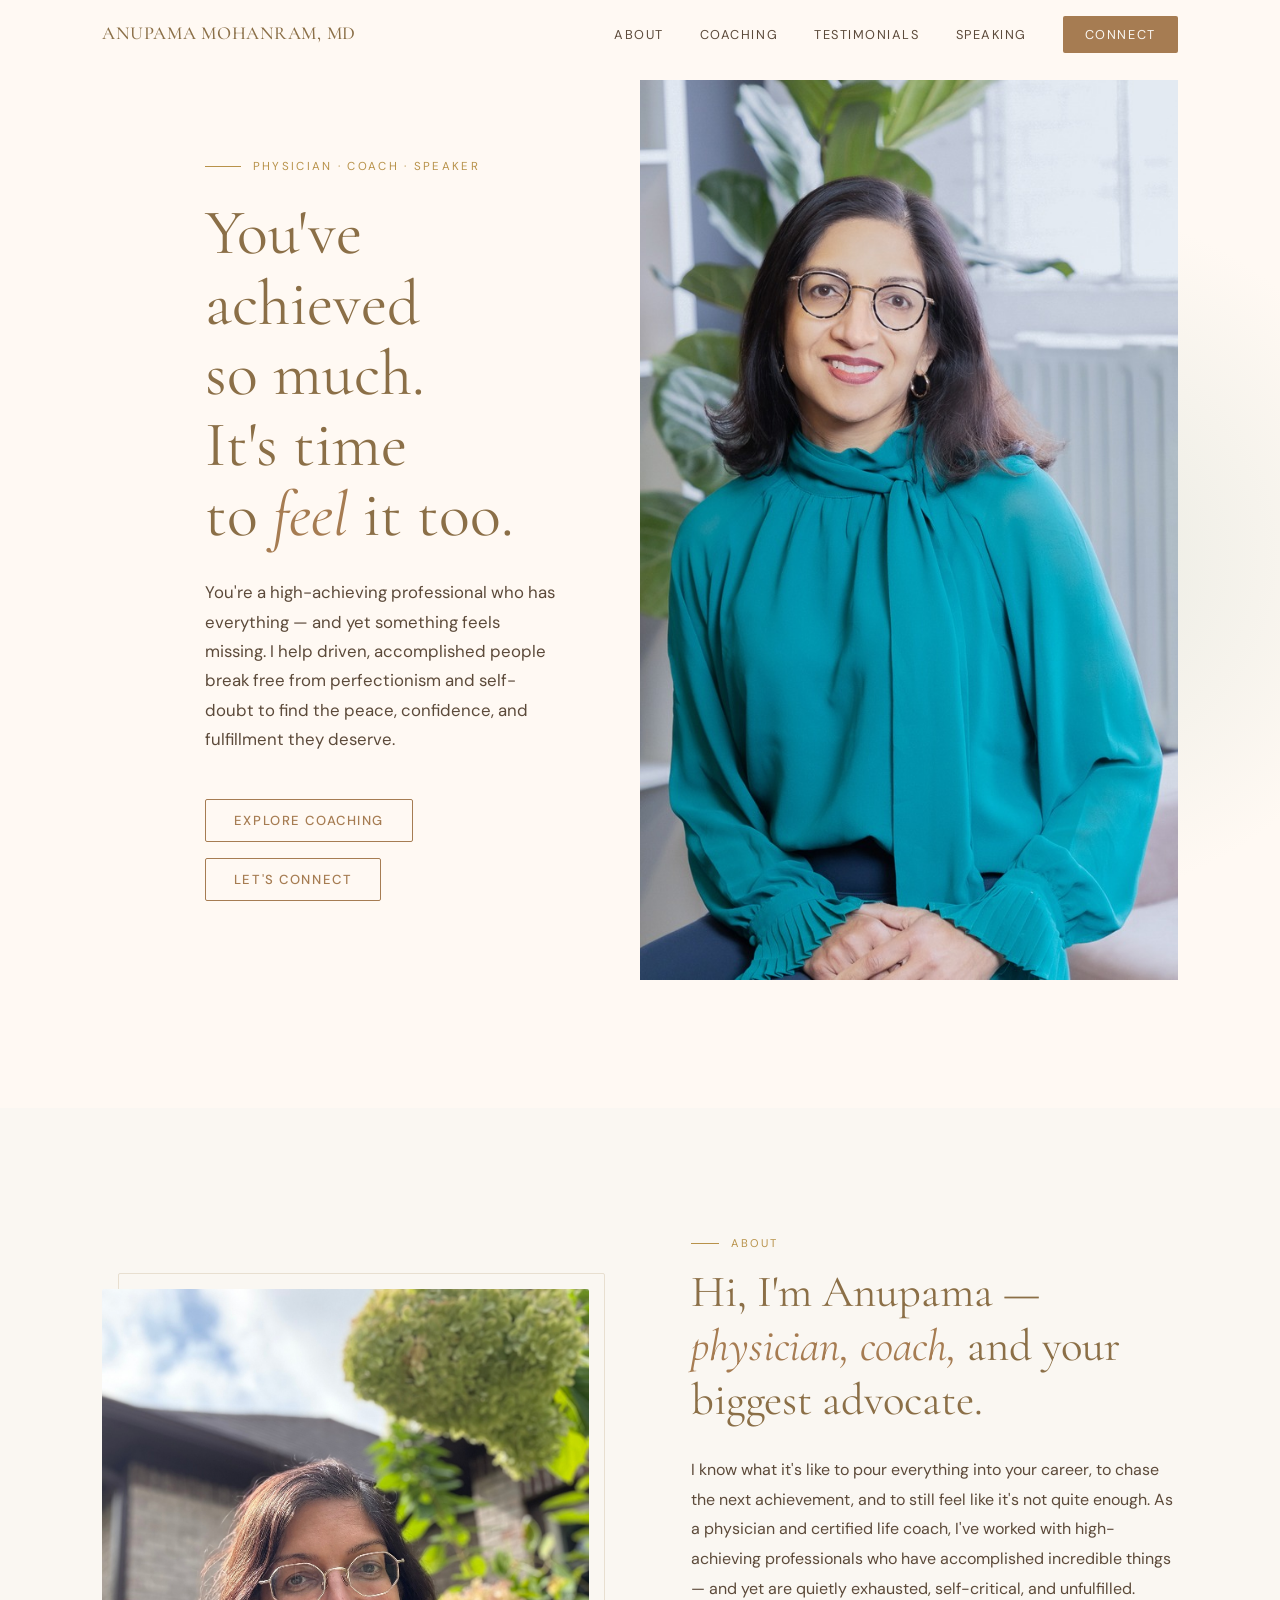
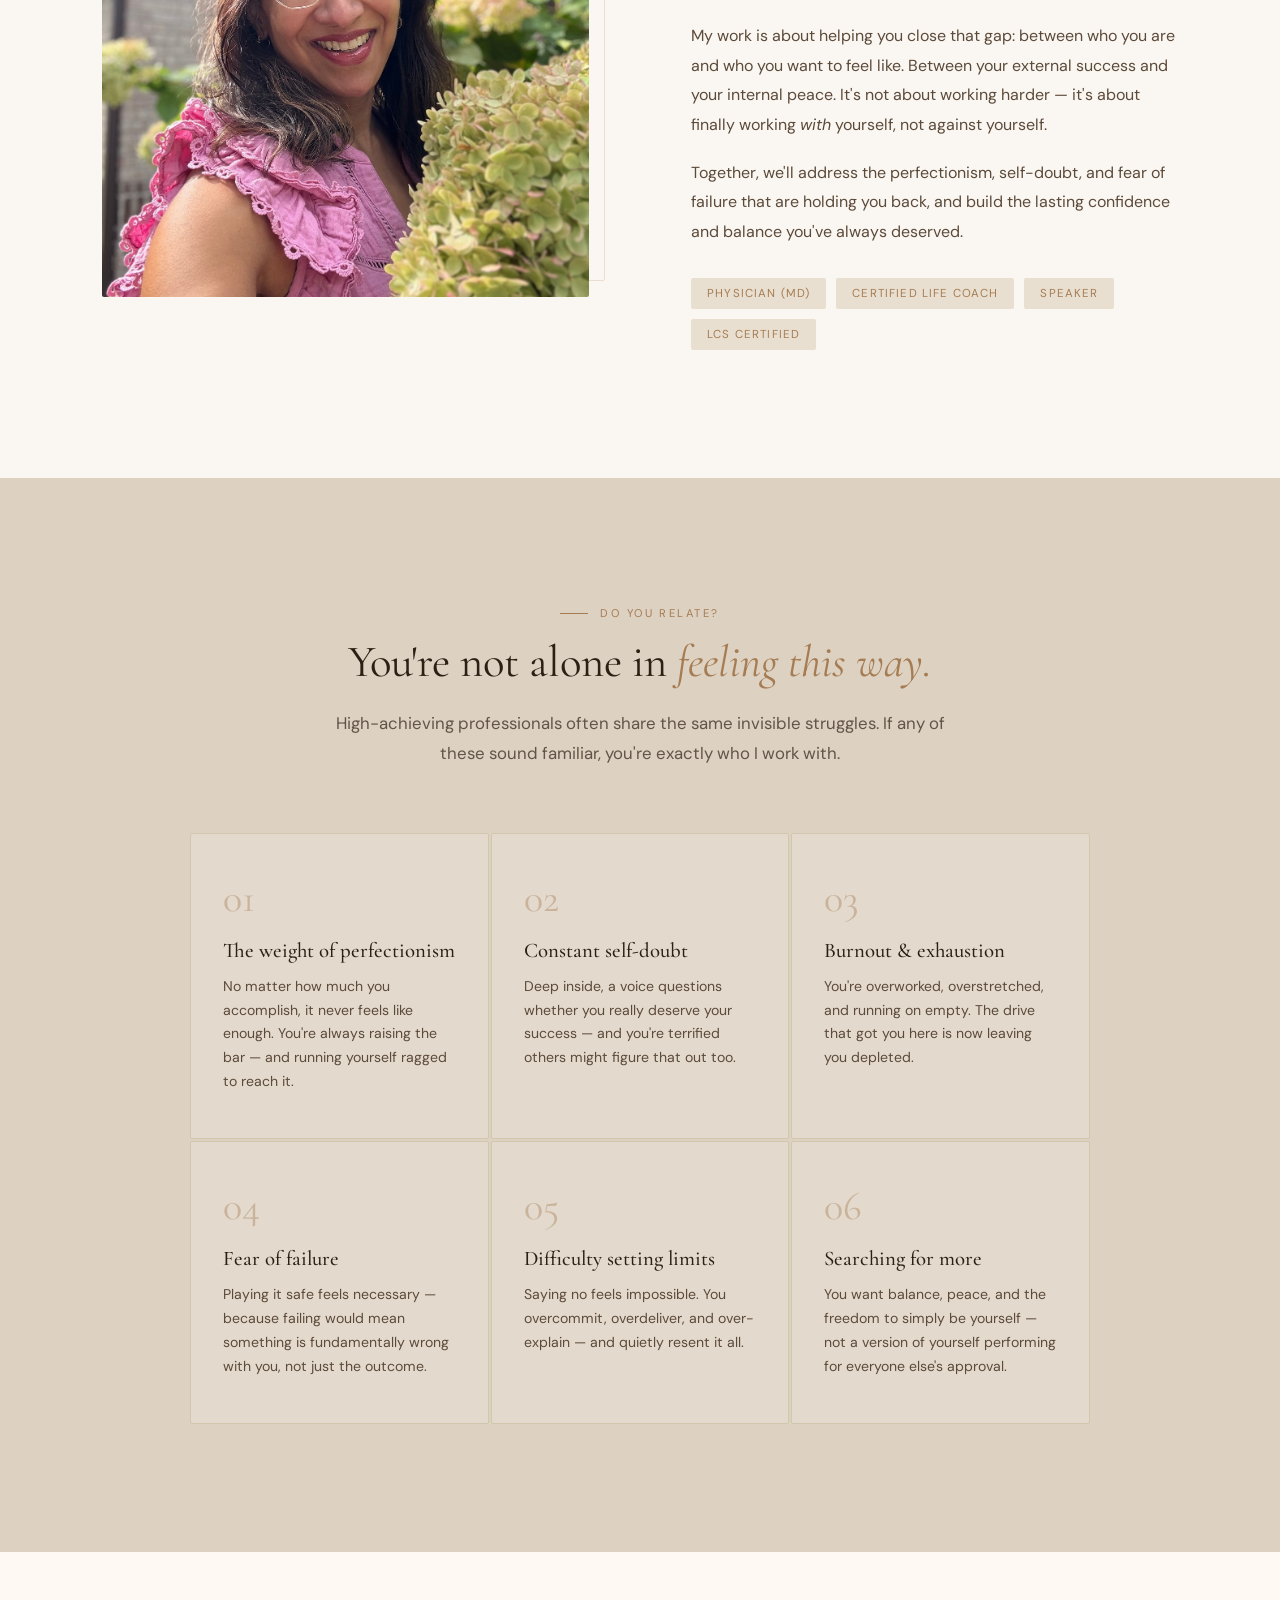
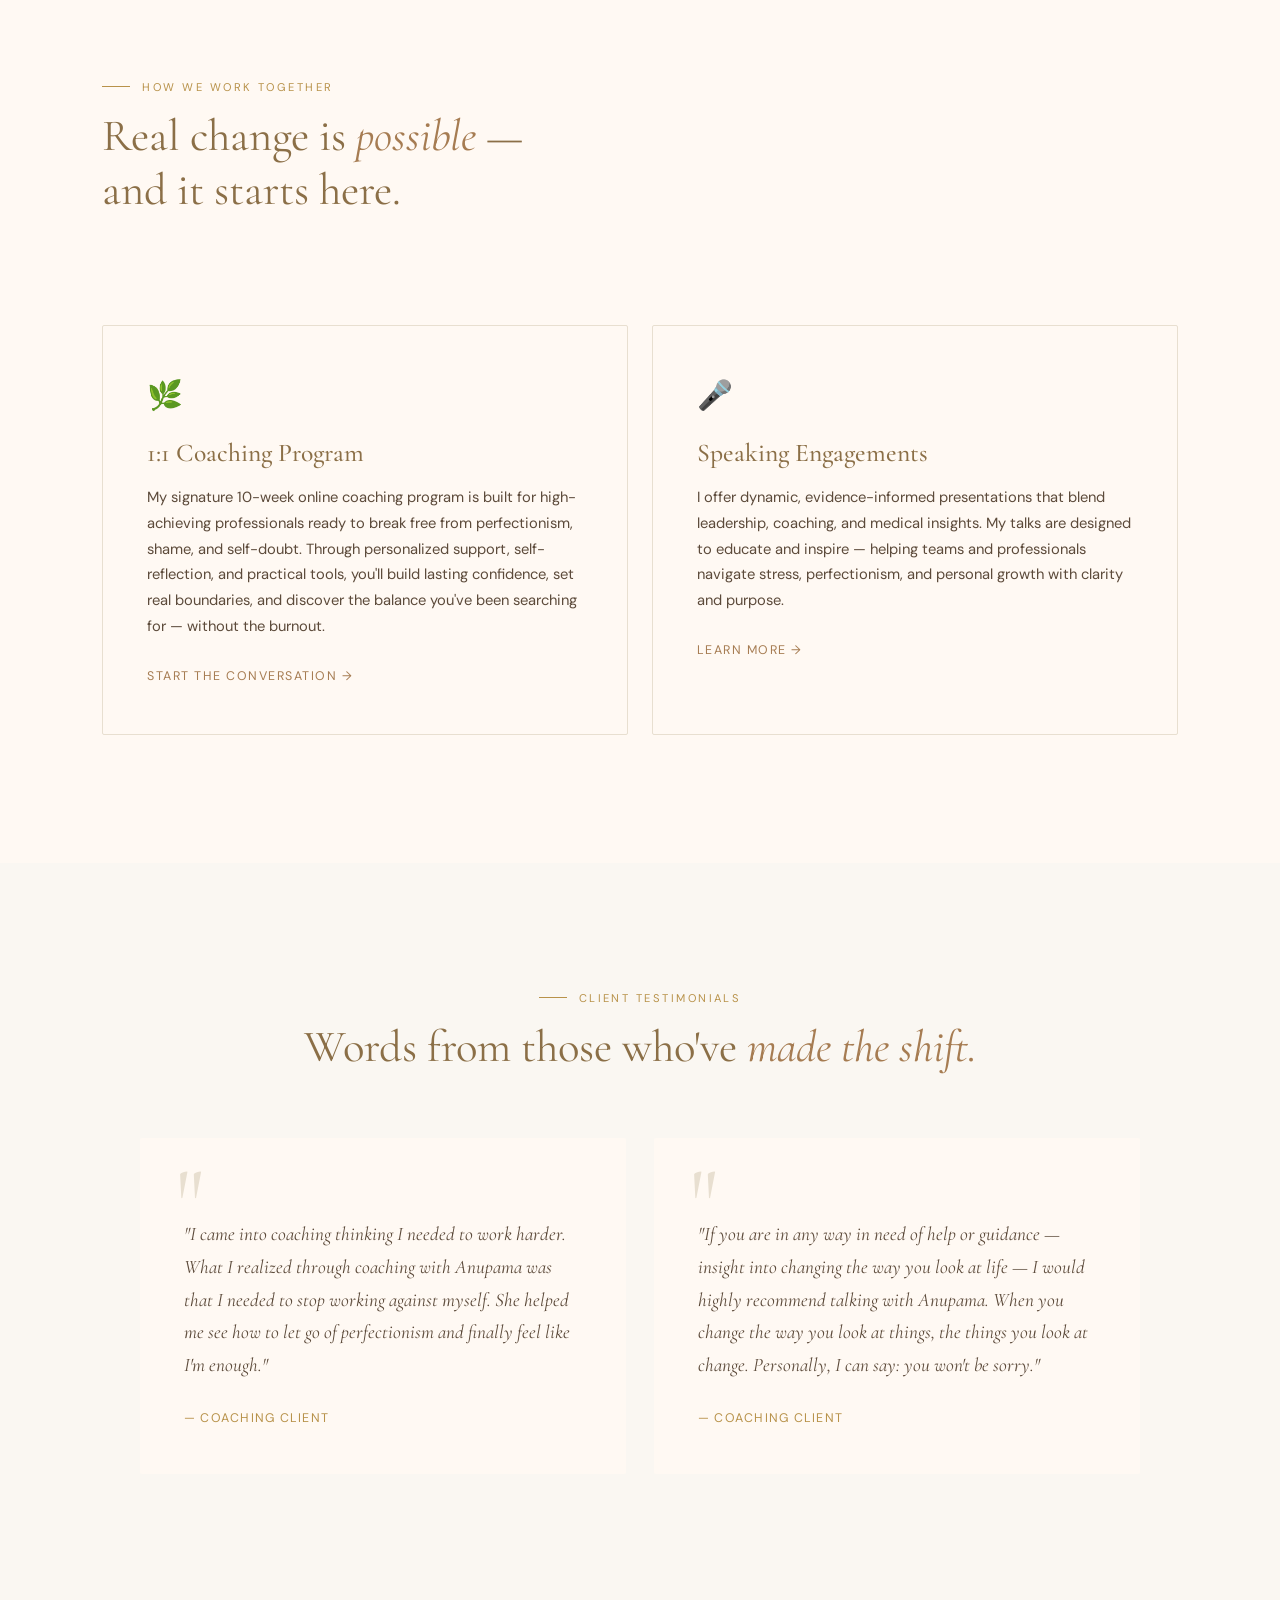
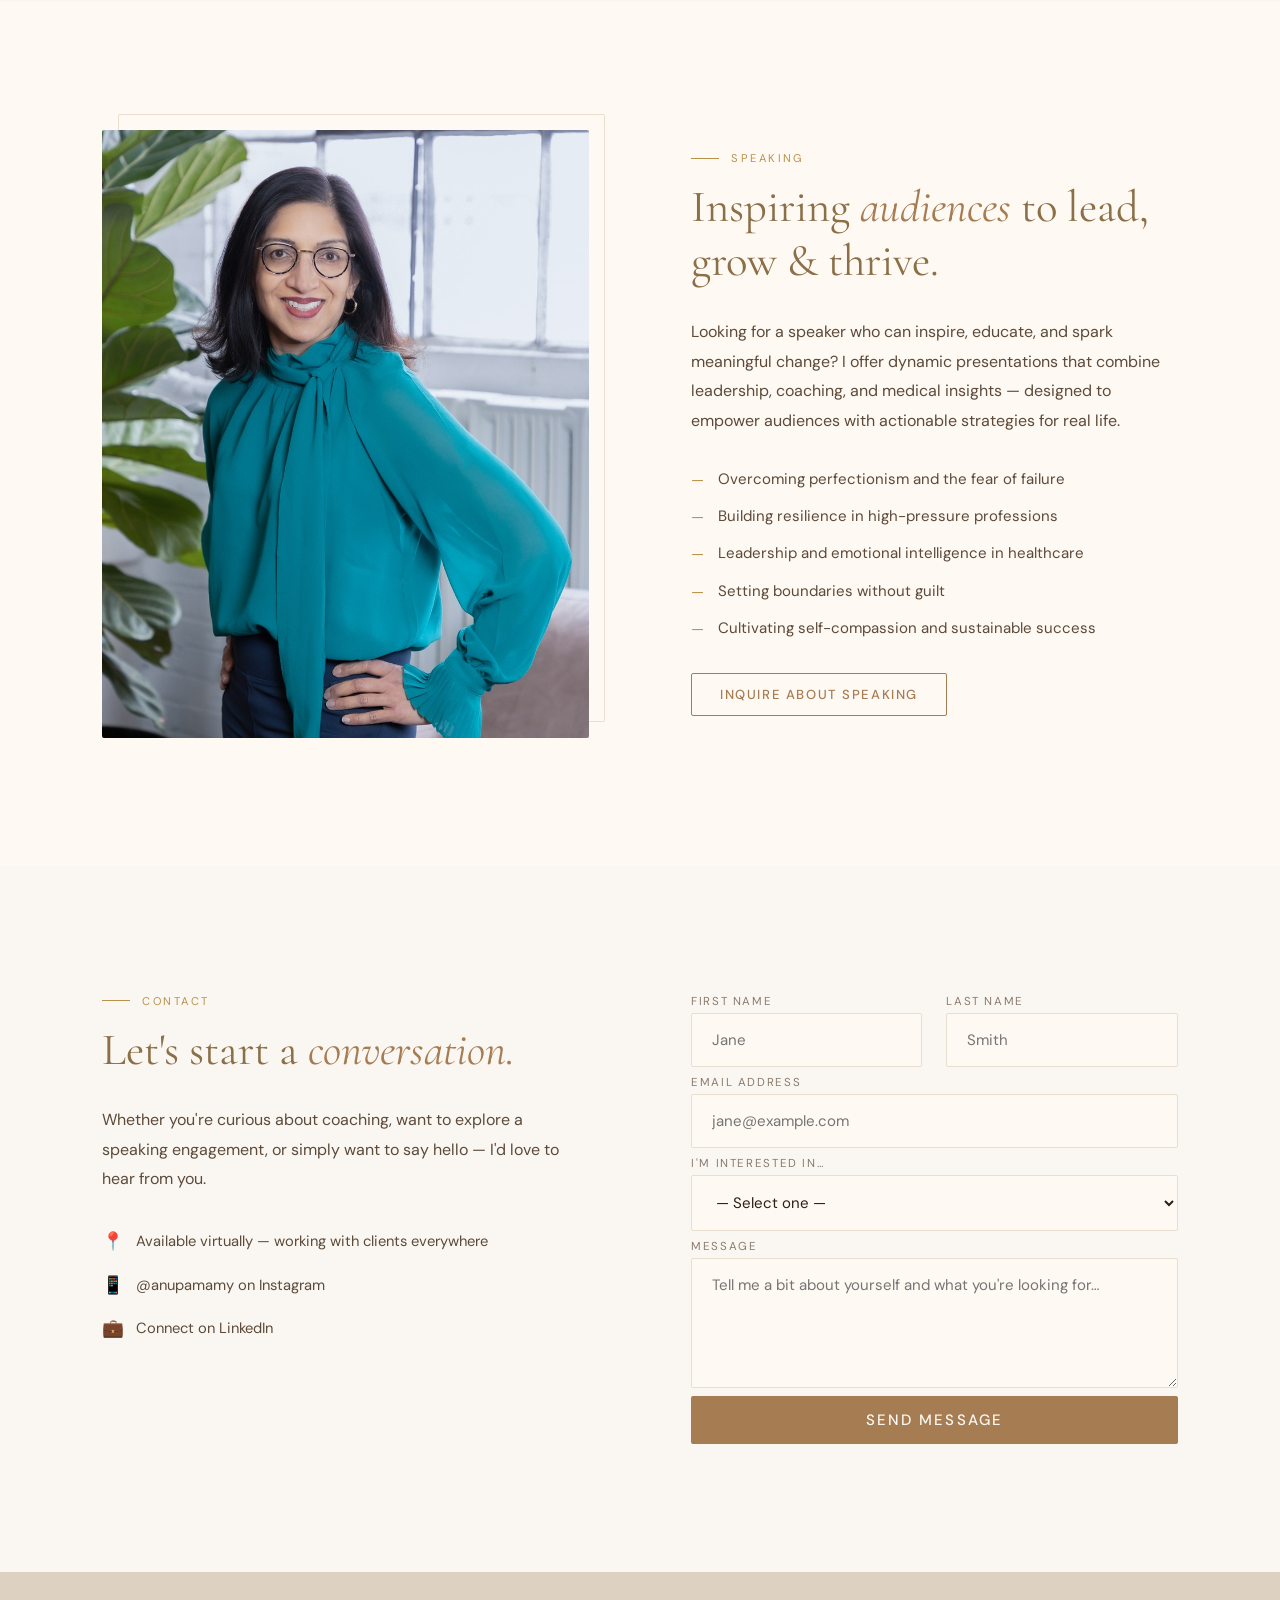
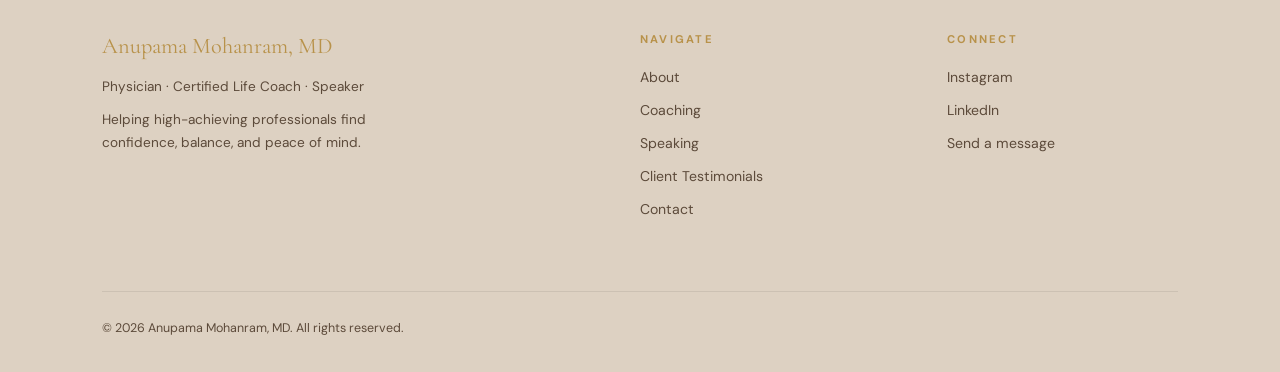
==== index.html @ e3aa2613 "add index.html" ====
<!DOCTYPE html>
<html lang="en">
<head>
  <meta charset="UTF-8" />
  <meta name="viewport" content="width=device-width, initial-scale=1.0" />
  <title>Anupama Mohanram, MD — Physician, Coach & Speaker</title>
  <link rel="preconnect" href="https://fonts.googleapis.com" />
  <link rel="preconnect" href="https://fonts.gstatic.com" crossorigin />
  <link href="https://fonts.googleapis.com/css2?family=Cormorant+Garamond:ital,wght@0,300;0,400;0,500;0,600;1,300;1,400;1,500&family=DM+Sans:ital,opsz,wght@0,9..40,300;0,9..40,400;0,9..40,500;1,9..40,300&display=swap" rel="stylesheet" />
  <style>
    *, *::before, *::after { box-sizing: border-box; margin: 0; padding: 0; }

    :root {
      --cream: #faf7f2;
      --warm-white: #fff9f3;
      --sand: #e8dfd0;
      --taupe: #c4ae96;
      --warm-brown: #a67c52;
      --dark-brown: #8b6f47;
      --sage: #8a9e8c;
      --sage-light: #c8d5c9;
      --accent-gold: #b8924a;
      --text-dark: #2c1f14;
      --text-mid: #5c4a3a;
      --text-light: #8a7a6e;
      --section-pad: clamp(80px, 10vw, 140px);
    }

    html { scroll-behavior: smooth; }

    body {
      font-family: 'DM Sans', sans-serif;
      background: var(--cream);
      color: var(--text-dark);
      overflow-x: hidden;
    }

    /* ─── NAV ─── */
    nav {
      position: fixed;
      top: 0; left: 0; right: 0;
      z-index: 100;
      display: flex;
      align-items: center;
      justify-content: space-between;
      padding: 22px 8vw;
      transition: background 0.4s, box-shadow 0.4s;
    }
    nav.scrolled {
      background: rgba(250, 247, 242, 0.96);
      backdrop-filter: blur(10px);
      box-shadow: 0 1px 0 var(--sand);
    }
    .nav-logo {
      font-family: 'Cormorant Garamond', serif;
      font-size: 1.15rem;
      font-weight: 500;
      letter-spacing: 0.04em;
      color: var(--dark-brown);
      text-decoration: none;
      text-transform: uppercase;
    }
    .nav-links {
      display: flex;
      align-items: center;
      gap: 36px;
      list-style: none;
    }
    .nav-links a {
      font-size: 0.8rem;
      font-weight: 400;
      letter-spacing: 0.12em;
      text-transform: uppercase;
      color: var(--text-mid);
      text-decoration: none;
      transition: color 0.2s;
    }
    .nav-links a:hover { color: var(--warm-brown); }
    .nav-cta {
      background: var(--warm-brown);
      color: var(--cream) !important;
      padding: 10px 22px;
      border-radius: 2px;
      transition: background 0.2s !important;
    }
    .nav-cta:hover { background: var(--dark-brown) !important; color: var(--cream) !important; }
    .nav-hamburger { display: none; cursor: pointer; flex-direction: column; gap: 5px; }
    .nav-hamburger span { display: block; width: 24px; height: 1.5px; background: var(--text-dark); transition: 0.3s; }

    /* ─── HERO ─── */
    #home {
      min-height: 100vh;
      display: grid;
      grid-template-columns: 1fr 1fr;
      align-items: center;
      padding-top: 80px;
      background: var(--warm-white);
      overflow: hidden;
      position: relative;
    }
    .hero-bg-circle {
      position: absolute;
      width: 60vw; height: 60vw;
      max-width: 700px; max-height: 700px;
      right: -10vw; top: 50%;
      transform: translateY(-50%);
      background: radial-gradient(circle, var(--sage-light) 0%, transparent 70%);
      opacity: 0.4;
      pointer-events: none;
    }
    .hero-text {
      padding: 6vw 6vw 6vw 8vw;
      position: relative;
      z-index: 2;
      animation: fadeUp 0.9s ease both;
    }
    .hero-eyebrow {
      font-size: 0.72rem;
      letter-spacing: 0.2em;
      text-transform: uppercase;
      color: var(--accent-gold);
      margin-bottom: 24px;
      display: flex;
      align-items: center;
      gap: 12px;
    }
    .hero-eyebrow::before {
      content: '';
      display: block;
      width: 36px;
      height: 1px;
      background: var(--accent-gold);
    }
    .hero-text h1 {
      font-family: 'Cormorant Garamond', serif;
      font-size: clamp(2.8rem, 5vw, 4.5rem);
      font-weight: 400;
      line-height: 1.1;
      color: var(--dark-brown);
      margin-bottom: 28px;
    }
    .hero-text h1 em {
      font-style: italic;
      color: var(--warm-brown);
    }
    .hero-text p {
      font-size: 1.05rem;
      line-height: 1.75;
      color: var(--text-mid);
      max-width: 480px;
      margin-bottom: 44px;
    }
    .hero-btns {
      display: flex;
      flex-wrap: wrap;
      gap: 16px;
    }
    .btn-primary {
      display: inline-block;
      padding: 12px 28px;
      border: 1.5px solid var(--warm-brown);
      color: var(--warm-brown);
      background: transparent;
      text-decoration: none;
      font-size: 0.82rem;
      font-weight: 500;
      letter-spacing: 0.12em;
      text-transform: uppercase;
      border-radius: 2px;
      transition: background 0.25s, color 0.25s, transform 0.2s;
    }
    .btn-primary:hover { background: var(--warm-brown); color: var(--cream); transform: translateY(-2px); }
    .btn-outline {
      display: inline-block;
      padding: 12px 28px;
      border: 1.5px solid var(--warm-brown);
      color: var(--warm-brown);
      background: transparent;
      text-decoration: none;
      font-size: 0.82rem;
      font-weight: 500;
      letter-spacing: 0.12em;
      text-transform: uppercase;
      border-radius: 2px;
      transition: background 0.25s, color 0.25s, transform 0.2s;
    }
    .btn-outline:hover { background: var(--warm-brown); color: var(--cream); transform: translateY(-2px); }
    .hero-image {
      position: relative;
      height: 100vh;
      overflow: hidden;
      animation: fadeIn 1.1s ease both 0.2s;
    }
    .hero-image img {
      width: 100%;
      height: 100%;
      object-fit: cover;
      object-position: center top;
    }

    /* ─── SECTION SHARED ─── */
    section { padding: var(--section-pad) 8vw; }
    .section-label {
      font-size: 0.7rem;
      letter-spacing: 0.22em;
      text-transform: uppercase;
      color: var(--accent-gold);
      margin-bottom: 16px;
      display: flex;
      align-items: center;
      gap: 12px;
    }
    .section-label::before {
      content: '';
      display: block;
      width: 28px;
      height: 1px;
      background: var(--accent-gold);
    }
    h2.section-title {
      font-family: 'Cormorant Garamond', serif;
      font-size: clamp(2rem, 3.5vw, 3.2rem);
      font-weight: 400;
      line-height: 1.2;
      color: var(--dark-brown);
      margin-bottom: 28px;
    }
    h2.section-title em { font-style: italic; color: var(--warm-brown); }

    /* ─── ABOUT ─── */
    #about {
      background: var(--cream);
      display: grid;
      grid-template-columns: 1fr 1fr;
      gap: 8vw;
      align-items: center;
    }
    .about-image {
      position: relative;
    }
    .about-image img {
      width: 100%;
      aspect-ratio: 4/5;
      object-fit: cover;
      border-radius: 2px;
      display: block;
    }
    .about-image::before {
      content: '';
      position: absolute;
      inset: -16px -16px 16px 16px;
      border: 1.5px solid var(--sand);
      border-radius: 2px;
      z-index: -1;
    }
    .about-credentials {
      display: flex;
      flex-wrap: wrap;
      gap: 10px;
      margin-top: 32px;
    }
    .credential-tag {
      padding: 8px 16px;
      background: var(--sand);
      color: var(--warm-brown);
      font-size: 0.72rem;
      letter-spacing: 0.1em;
      text-transform: uppercase;
      border-radius: 2px;
    }
    .about-text p {
      font-size: 1rem;
      line-height: 1.85;
      color: var(--text-mid);
      margin-bottom: 18px;
    }

    /* ─── WHAT I HELP WITH (pain points) ─── */
    #challenges {
      background: #ddd1c2;
      color: var(--text-dark);
      text-align: center;
    }
    #challenges .section-label {
      justify-content: center;
      color: var(--warm-brown);
    }
    #challenges .section-label::before {
      background: var(--warm-brown);
    }
    #challenges h2.section-title {
      color: var(--text-dark);
      margin-bottom: 18px;
    }
    #challenges h2.section-title em {
      color: var(--warm-brown);
    }
    #challenges > p {
      font-size: 1.05rem;
      line-height: 1.8;
      color: rgba(44,31,20,0.7); /* text-dark, semi-transparent */
      max-width: 620px;
      margin: 0 auto 64px;
    }
    .challenges-grid {
      display: grid;
      grid-template-columns: repeat(3, 1fr);
      gap: 2px;
      max-width: 900px;
      margin: 0 auto;
    }
    .challenge-card {
      padding: 44px 32px;
      background: rgba(255,255,255,0.18);
      text-align: left;
      transition: background 0.25s;
      border-radius: 2px;
      border: 1.5px solid #d2c7ad;
    }
    .challenge-card:hover {
      background: rgba(255,255,255,0.32);
    }
    .challenge-num {
      font-family: 'Cormorant Garamond', serif;
      font-size: 2.5rem;
      color: var(--warm-brown);
      opacity: 0.4;
      line-height: 1;
      margin-bottom: 20px;
    }
    .challenge-card h3 {
      font-family: 'Cormorant Garamond', serif;
      font-size: 1.3rem;
      font-weight: 500;
      color: var(--text-dark);
      margin-bottom: 12px;
    }
    .challenge-card p {
      font-size: 0.88rem;
      line-height: 1.7;
      color: var(--text-mid);
    }

    /* ─── SERVICES ─── */
    #services {
      background: var(--warm-white);
    }
    .services-intro {
      display: grid;
      grid-template-columns: 1fr 1fr;
      gap: 8vw;
      align-items: start;
      margin-bottom: 80px;
    }
    .services-intro p {
      font-size: 1rem;
      line-height: 1.85;
      color: var(--text-mid);
    }
    .services-cards {
      display: grid;
      grid-template-columns: 1fr 1fr;
      gap: 24px;
    }
    .service-card {
      padding: 50px 44px;
      border: 1.5px solid var(--sand);
      border-radius: 2px;
      position: relative;
      overflow: hidden;
      transition: border-color 0.25s, transform 0.25s;
      background: var(--warm-white);
    }
    .service-card:hover { border-color: var(--taupe); transform: translateY(-4px); }
    .service-card::before {
      content: '';
      position: absolute;
      top: 0; left: 0;
      width: 4px;
      height: 0;
      background: var(--warm-brown);
      transition: height 0.3s;
    }
    .service-card:hover::before { height: 100%; }
    .service-icon {
      font-size: 1.8rem;
      margin-bottom: 24px;
    }
    .service-card h3 {
      font-family: 'Cormorant Garamond', serif;
      font-size: 1.6rem;
      font-weight: 500;
      color: var(--dark-brown);
      margin-bottom: 16px;
      line-height: 1.2;
    }
    .service-card p {
      font-size: 0.92rem;
      line-height: 1.75;
      color: var(--text-mid);
      margin-bottom: 28px;
    }
    .service-card a {
      font-size: 0.78rem;
      letter-spacing: 0.12em;
      text-transform: uppercase;
      color: var(--warm-brown);
      text-decoration: none;
      display: flex;
      align-items: center;
      gap: 8px;
      transition: gap 0.2s;
    }
    .service-card a:hover { gap: 14px; }

    /* ─── TESTIMONIALS ─── */
    #testimonials {
      background: var(--cream);
      text-align: center;
    }
    #testimonials .section-label { justify-content: center; }
    #testimonials h2.section-title { margin-bottom: 64px; }
    .testimonials-grid {
      display: grid;
      grid-template-columns: repeat(2, 1fr);
      gap: 28px;
      max-width: 1000px;
      margin: 0 auto;
    }
    .testimonial-card {
      padding: 48px 44px;
      background: var(--warm-white);
      border-radius: 2px;
      text-align: left;
      position: relative;
    }
    .testimonial-card::before {
      content: '"';
      font-family: 'Cormorant Garamond', serif;
      font-size: 6rem;
      color: var(--sand);
      line-height: 0.6;
      position: absolute;
      top: 36px;
      left: 36px;
    }
    .testimonial-card blockquote {
      font-family: 'Cormorant Garamond', serif;
      font-size: 1.2rem;
      font-style: italic;
      line-height: 1.7;
      color: var(--text-mid);
      margin-bottom: 28px;
      padding-top: 32px;
    }
    .testimonial-author {
      font-size: 0.78rem;
      letter-spacing: 0.1em;
      text-transform: uppercase;
      color: var(--accent-gold);
    }

    /* ─── SPEAKING ─── */
    #speaking {
      background: var(--warm-white);
      display: grid;
      grid-template-columns: 1fr 1fr;
      gap: 8vw;
      align-items: center;
    }
    .speaking-image {
      position: relative;
    }
    .speaking-image::before {
      content: '';
      position: absolute;
      inset: -16px -16px 16px 16px;
      border: 1.5px solid var(--sand);
      border-radius: 2px;
      z-index: -1;
    }
    .speaking-image img {
      width: 100%;
      aspect-ratio: 4/5;
      object-fit: cover;
      border-radius: 2px;
    }
    .speaking-topics {
      margin: 32px 0;
      display: flex;
      flex-direction: column;
      gap: 12px;
    }
    .speaking-topic {
      display: flex;
      align-items: flex-start;
      gap: 14px;
      font-size: 0.94rem;
      color: var(--text-mid);
      line-height: 1.6;
    }
    .speaking-topic::before {
      content: '—';
      color: var(--accent-gold);
      flex-shrink: 0;
      margin-top: 1px;
    }
    #speaking p {
      font-size: 1rem;
      line-height: 1.85;
      color: var(--text-mid);
    }

    /* ─── CONTACT ─── */
    #contact {
      background: var(--cream);
      display: grid;
      grid-template-columns: 1fr 1fr;
      gap: 8vw;
      align-items: start;
    }
    .contact-info p {
      font-size: 1rem;
      line-height: 1.85;
      color: var(--text-mid);
      margin-bottom: 32px;
    }
    .contact-info-items { margin-top: 36px; }
    .contact-info-item {
      display: flex;
      align-items: center;
      gap: 12px;
      margin-bottom: 20px;
    }
    .contact-info-item span:first-child {
      font-size: 1.1rem;
      line-height: 1;
      display: inline-flex;
      align-items: center;
    }
    .contact-info-item span:last-child {
      font-size: 0.92rem;
      color: var(--text-mid);
      line-height: 1.6;
    }
    .contact-form {
      display: flex;
      flex-direction: column;
      gap: 32px;
    }
    .form-row {
      display: grid;
      grid-template-columns: 1fr 1fr;
      gap: 24px;
      align-items: start; /* Align both columns to the top */
    }
    .form-group { display: flex; flex-direction: column; gap: 0px; }
    .form-group label {
      font-size: 0.72rem;
      letter-spacing: 0.14em;
      text-transform: uppercase;
      color: var(--text-light);
      margin-bottom: 4px; /* Reduce space below label */
      margin-top: 8px;    /* Add space above label to separate from previous field */
    }
    .form-row .form-group label {
      margin-top: 0; /* Remove extra top margin for first/last name fields */
    }
    .form-group:first-child label {
      margin-top: 0;
    }
    .form-group input,
    .form-group select,
    .form-group textarea {
      padding: 16px 20px;
      background: var(--warm-white);
      border: 1.5px solid var(--sand);
      border-radius: 2px;
      font-family: 'DM Sans', sans-serif;
      font-size: 0.94rem;
      color: var(--text-dark);
      transition: border-color 0.2s;
      outline: none;
      width: 100%;
    }
    .form-group input:focus,
    .form-group select:focus,
    .form-group textarea:focus { border-color: var(--warm-brown); }
    .form-group textarea { resize: vertical; min-height: 130px; }
    .form-group select:invalid {
      color: var(--text-light);
    }
    .form-group select option[value=""] {
      color: var(--text-light);
    }
    .form-submit {
      margin-top: 8px;
      padding: 14px 0; /* Reduced vertical padding */
      background: var(--warm-brown);
      color: var(--cream);
      border: none;
      cursor: pointer;
      font-family: 'DM Sans', sans-serif;
      font-size: 0.94rem; /* Reduced font size to match inputs */
      font-weight: 500;
      letter-spacing: 0.14em;
      text-transform: uppercase;
      border-radius: 2px;
      transition: background 0.25s, transform 0.2s;
      text-align: center;
      display: block;
      width: 100%; /* Make button full width of form group */
      box-sizing: border-box;
    }
    .form-submit:hover { background: var(--dark-brown); transform: translateY(-2px); }
    /* Ensure button is left-aligned with form fields */
    .contact-form form { width: 100%; }
    /* Remove any extra centering from parent */
    .contact-form { align-items: stretch; }
    .form-success {
      display: none;
      padding: 22px;
      background: var(--sage-light);
      color: var(--dark-brown);
      border-radius: 2px;
      font-size: 0.94rem;
      line-height: 1.65;
      text-align: center;
    }
    /* New styles for reset button */
    .form-reset-btn {
      margin-top: 12px;
      padding: 12px 0;
      background: transparent;
      color: var(--warm-brown);
      border: 1.5px solid var(--warm-brown);
      cursor: pointer;
      font-family: 'DM Sans', sans-serif;
      font-size: 0.82rem;
      font-weight: 500;
      letter-spacing: 0.14em;
      text-transform: uppercase;
      border-radius: 2px;
      transition: background 0.25s, color 0.25s, transform 0.2s;
      width: 100%;
    }
    .form-reset-btn:hover {
      background: var(--warm-brown);
      color: var(--cream);
      transform: translateY(-2px);
    }
    /* Fixed image placeholder styles */
    .hero-image img, .about-image img, .speaking-image img {
      display: block;
      width: 100%;
      height: 100%;
      object-fit: cover;
    }
    .hero-image {
      min-height: 500px;
    }

    /* ---------------- FOOTER ---------------- */

    footer {
      background: #ddd1c2;
      padding: 60px 8vw 36px;
    }

    .footer-inner {
      display: grid;
      grid-template-columns: 2fr 1fr 1fr;
      gap: 6vw;
      margin-bottom: 60px;
    }

    .footer-brand p {
      font-family: 'Cormorant Garamond', serif;
      font-size: 1.4rem;
      font-weight: 400;
      margin-bottom: 16px;
      color: var(--accent-gold); /* GOLD TITLE */
    }

    .footer-brand span {
      font-size: 0.85rem;
      color: var(--text-mid);
      line-height: 1.7;
      display: block;
    }

    .footer-col h4 {
      font-size: 0.7rem;
      letter-spacing: 0.2em;
      text-transform: uppercase;
      margin-bottom: 20px;
      color: var(--accent-gold); /* GOLD HEADERS */
    }

    .footer-col ul { list-style: none; }
    .footer-col ul li { margin-bottom: 12px; }

    .footer-col ul li a {
      font-size: 0.88rem;
      color: var(--text-mid);
      text-decoration: none;
      transition: color 0.2s;
    }
    .footer-col ul li a:hover {
      color: var(--dark-brown);
    }

    .footer-bottom {
      border-top: 1px solid rgba(0,0,0,0.08);
      padding-top: 28px;
    }

    .footer-bottom p {
      font-size: 0.78rem;
      color: var(--text-mid);
    }

    /* ─── ANIMATIONS ─── */
    @keyframes fadeUp {
      from { opacity: 0; transform: translateY(30px); }
      to { opacity: 1; transform: translateY(0); }
    }
    @keyframes fadeIn {
      from { opacity: 0; }
      to { opacity: 1; }
    }
    .reveal {
      opacity: 0;
      transform: translateY(24px);
      transition: opacity 0.7s ease, transform 0.7s ease;
    }
    .reveal.visible {
      opacity: 1;
      transform: translateY(0);
    }

    /* ─── MOBILE NAV OVERLAY ─── */
    .mobile-menu {
      display: none;
      position: fixed;
      inset: 0;
      background: var(--warm-white);
      z-index: 99;
      flex-direction: column;
      align-items: center;
      justify-content: center;
      gap: 36px;
    }
    .mobile-menu.open { display: flex; }
    .mobile-menu a {
      font-family: 'Cormorant Garamond', serif;
      font-size: 2rem;
      color: var(--dark-brown);
      text-decoration: none;
      letter-spacing: 0.05em;
    }
    .mobile-close {
      position: absolute;
      top: 24px; right: 6vw;
      font-size: 1.8rem;
      cursor: pointer;
      color: var(--text-dark);
    }

    /* ─── RESPONSIVE ─── */
    @media (max-width: 900px) {
      #home { grid-template-columns: 1fr; }
      .hero-image { height: 60vw; min-height: 320px; order: -1; }
      .hero-text { padding: 48px 6vw; }
      #about, #speaking, #contact { grid-template-columns: 1fr; }
      .about-image, .speaking-image { order: -1; }
      .services-intro { grid-template-columns: 1fr; }
      .services-cards { grid-template-columns: 1fr; }
      .challenges-grid { grid-template-columns: 1fr; }
      .testimonials-grid { grid-template-columns: 1fr; }
      .footer-inner { grid-template-columns: 1fr; gap: 36px; }
      .nav-links { display: none; }
      .nav-hamburger { display: flex; }
      .form-row { grid-template-columns: 1fr; }
    }
  </style>
</head>
<body>

  <!-- NAV -->
  <nav id="main-nav">
    <a class="nav-logo" href="#home">Anupama Mohanram, MD</a>
    <ul class="nav-links">
      <li><a href="#about">About</a></li>
      <li><a href="#services">Coaching</a></li>
      <li><a href="#testimonials">Testimonials</a></li>
      <li><a href="#speaking">Speaking</a></li>
      <li><a href="#contact" class="nav-cta">Connect</a></li>
    </ul>
    <div class="nav-hamburger" id="hamburger" onclick="openMobileMenu()">
      <span></span><span></span><span></span>
    </div>
  </nav>

  <!-- MOBILE MENU -->
  <div class="mobile-menu" id="mobile-menu">
    <span class="mobile-close" onclick="closeMobileMenu()">✕</span>
    <a href="#about" onclick="closeMobileMenu()">About</a>
    <a href="#services" onclick="closeMobileMenu()">Coaching</a>
    <a href="#testimonials" onclick="closeMobileMenu()">Testimonials</a>
    <a href="#speaking" onclick="closeMobileMenu()">Speaking</a>
    <a href="#contact" onclick="closeMobileMenu()">Connect with Me</a>
  </div>

  <!-- HERO -->
  <section id="home">
    <div class="hero-bg-circle"></div>
    <div class="hero-text">
      <div class="hero-eyebrow">Physician · Coach · Speaker</div>
      <h1>You've achieved<br>so much. <br> It's time<br>to <em>feel</em> it too.</h1>
      <p>You're a high-achieving professional who has everything — and yet something feels missing. I help driven, accomplished people break free from perfectionism and self-doubt to find the peace, confidence, and fulfillment they deserve.</p>
      <div class="hero-btns">
        <a href="#services" class="btn-primary">Explore Coaching</a>
        <a href="#contact" class="btn-outline">Let's Connect</a>
      </div>
    </div>
    <div class="hero-image">
      <img src="intro.jpeg" alt="Anupama Mohanram, MD" onerror="this.style.display='none'; this.parentElement.classList.add('img-placeholder'); this.parentElement.innerHTML='<div style=\'display:flex;align-items:center;justify-content:center;height:100%;background:linear-gradient(160deg, var(--sand) 0%, var(--taupe) 100%);color:var(--warm-brown);font-family: Cormorant Garamond, serif;font-style:italic;\'>Image placeholder</div>'" />
    </div>
  </section>

  <!-- ABOUT -->
  <section id="about">
    <div class="about-image reveal">
      <img src="greeting.jpeg" alt="Dr. Anupama Mohanram" onerror="this.style.display='none'; this.parentElement.innerHTML+='<div style=\'width:100%;aspect-ratio:4/5;background:linear-gradient(150deg, var(--sand) 0%, var(--taupe) 100%);display:flex;align-items:center;justify-content:center;color:var(--warm-brown);font-family:Cormorant Garamond,serif;font-style:italic;\'>Image placeholder</div>';" />
    </div>
    <div class="about-text reveal">
      <div class="section-label">About</div>
      <h2 class="section-title">Hi, I'm Anupama — <em>physician, coach,</em> and your biggest advocate.</h2>
      <p>I know what it's like to pour everything into your career, to chase the next achievement, and to still feel like it's not quite enough. As a physician and certified life coach, I've worked with high-achieving professionals who have accomplished incredible things — and yet are quietly exhausted, self-critical, and unfulfilled.</p>
      <p>My work is about helping you close that gap: between who you are and who you want to feel like. Between your external success and your internal peace. It's not about working harder — it's about finally working <em>with</em> yourself, not against yourself.</p>
      <p>Together, we'll address the perfectionism, self-doubt, and fear of failure that are holding you back, and build the lasting confidence and balance you've always deserved.</p>
      <div class="about-credentials">
        <span class="credential-tag">Physician (MD)</span>
        <span class="credential-tag">Certified Life Coach</span>
        <span class="credential-tag">Speaker</span>
        <span class="credential-tag">LCS Certified</span>
      </div>
    </div>
  </section>

  <!-- CHALLENGES -->
  <section id="challenges">
    <div class="section-label">Do you relate?</div>
    <h2 class="section-title reveal">You're not alone in <em>feeling this way.</em></h2>
    <p class="reveal">High-achieving professionals often share the same invisible struggles. If any of these sound familiar, you're exactly who I work with.</p>
    <div class="challenges-grid">
      <div class="challenge-card reveal">
        <div class="challenge-num">01</div>
        <h3>The weight of perfectionism</h3>
        <p>No matter how much you accomplish, it never feels like enough. You're always raising the bar — and running yourself ragged to reach it.</p>
      </div>
      <div class="challenge-card reveal">
        <div class="challenge-num">02</div>
        <h3>Constant self-doubt</h3>
        <p>Deep inside, a voice questions whether you really deserve your success — and you're terrified others might figure that out too.</p>
      </div>
      <div class="challenge-card reveal">
        <div class="challenge-num">03</div>
        <h3>Burnout & exhaustion</h3>
        <p>You're overworked, overstretched, and running on empty. The drive that got you here is now leaving you depleted.</p>
      </div>
      <div class="challenge-card reveal">
        <div class="challenge-num">04</div>
        <h3>Fear of failure</h3>
        <p>Playing it safe feels necessary — because failing would mean something is fundamentally wrong with you, not just the outcome.</p>
      </div>
      <div class="challenge-card reveal">
        <div class="challenge-num">05</div>
        <h3>Difficulty setting limits</h3>
        <p>Saying no feels impossible. You overcommit, overdeliver, and over-explain — and quietly resent it all.</p>
      </div>
      <div class="challenge-card reveal">
        <div class="challenge-num">06</div>
        <h3>Searching for more</h3>
        <p>You want balance, peace, and the freedom to simply be yourself — not a version of yourself performing for everyone else's approval.</p>
      </div>
    </div>
  </section>

  <!-- SERVICES -->
  <section id="services">
    <div class="services-intro">
      <div>
        <div class="section-label">How We Work Together</div>
        <h2 class="section-title">Real change is <em>possible</em> — and it starts here.</h2>
      </div>
      
    </div>
    <div class="services-cards">
      <div class="service-card reveal">
        <div class="service-icon">🌿</div>
        <h3>1:1 Coaching Program</h3>
        <p>My signature 10-week online coaching program is built for high-achieving professionals ready to break free from perfectionism, shame, and self-doubt. Through personalized support, self-reflection, and practical tools, you'll build lasting confidence, set real boundaries, and discover the balance you've been searching for — without the burnout.</p>
        <a href="#contact">Start the conversation →</a>
      </div>
      <div class="service-card reveal">
        <div class="service-icon">🎤</div>
        <h3>Speaking Engagements</h3>
        <p>I offer dynamic, evidence-informed presentations that blend leadership, coaching, and medical insights. My talks are designed to educate and inspire — helping teams and professionals navigate stress, perfectionism, and personal growth with clarity and purpose.</p>
        <a href="#speaking">Learn more →</a>
      </div>
    </div>
  </section>

  <!-- TESTIMONIALS -->
  <section id="testimonials">
    <div class="section-label">Client Testimonials</div>
    <h2 class="section-title">Words from those who've <em>made the shift.</em></h2>
    <div class="testimonials-grid">
      <div class="testimonial-card reveal">
        <blockquote>"I came into coaching thinking I needed to work harder. What I realized through coaching with Anupama was that I needed to stop working against myself. She helped me see how to let go of perfectionism and finally feel like I'm enough."</blockquote>
        <div class="testimonial-author">— Coaching Client</div>
      </div>
      <div class="testimonial-card reveal">
        <blockquote>"If you are in any way in need of help or guidance — insight into changing the way you look at life — I would highly recommend talking with Anupama. When you change the way you look at things, the things you look at change. Personally, I can say: you won't be sorry."</blockquote>
        <div class="testimonial-author">— Coaching Client</div>
      </div>
    </div>
  </section>

  <!-- SPEAKING -->
  <section id="speaking">
    <div class="speaking-image reveal">
      <img src="speaker.jpeg" alt="Dr. Anupama Mohanram speaking" onerror="this.style.display='none'; this.parentElement.innerHTML+='<div style=\'width:100%;aspect-ratio:4/5;background:linear-gradient(160deg, var(--sage-light) 0%, var(--sage) 100%);display:flex;align-items:center;justify-content:center;color:var(--warm-brown);font-family:Cormorant Garamond,serif;font-style:italic;\'>Image placeholder</div>';" />
    </div>
    <div class="reveal">
      <div class="section-label">Speaking</div>
      <h2 class="section-title">Inspiring <em>audiences</em> to lead, grow & thrive.</h2>
      <p>Looking for a speaker who can inspire, educate, and spark meaningful change? I offer dynamic presentations that combine leadership, coaching, and medical insights — designed to empower audiences with actionable strategies for real life.</p>
      <div class="speaking-topics">
        <div class="speaking-topic">Overcoming perfectionism and the fear of failure</div>
        <div class="speaking-topic">Building resilience in high-pressure professions</div>
        <div class="speaking-topic">Leadership and emotional intelligence in healthcare</div>
        <div class="speaking-topic">Setting boundaries without guilt</div>
        <div class="speaking-topic">Cultivating self-compassion and sustainable success</div>
      </div>
      <a href="#contact" class="btn-primary">Inquire About Speaking</a>
    </div>
  </section>

  <!-- CONTACT -->
  <section id="contact">
    <div class="contact-info reveal">
      <div class="section-label">Contact</div>
      <h2 class="section-title">Let's start a <em>conversation.</em></h2>
      <p>Whether you're curious about coaching, want to explore a speaking engagement, or simply want to say hello — I'd love to hear from you.</p>
      <div class="contact-info-items">
        <div class="contact-info-item">
          <span>📍</span>
          <span>Available virtually — working with clients everywhere</span>
        </div>
        <div class="contact-info-item">
          <span>📱</span>
          <span>@anupamamy on Instagram</span>
        </div>
        <div class="contact-info-item">
          <span>💼</span>
          <span>
            <a href="https://www.linkedin.com/in/anupamamd/" target="_blank" style="color: var(--text-mid); text-decoration: none;">
              Connect on LinkedIn
            </a>
          </span>
        </div>
      </div>
    </div>
    <div class="contact-form reveal">
      <!-- Form container - always visible but toggles content -->
      <div id="form-container" style="display: block;">
        <form id="contact-form" action="https://formspree.io/f/YOUR_FORM_ID" method="POST">
          <div class="form-row">
            <div class="form-group">
              <label for="fname">First Name</label>
              <input type="text" id="fname" name="first_name" placeholder="Jane" required />
            </div>
            <div class="form-group">
              <label for="lname">Last Name</label>
              <input type="text" id="lname" name="last_name" placeholder="Smith" required />
            </div>
          </div>
          <div class="form-group">
            <label for="email">Email Address</label>
            <input type="email" id="email" name="email" placeholder="jane@example.com" required />
          </div>
          <div class="form-group">
            <label for="reason">I'm interested in…</label>
            <select id="reason" name="reason">
              <option value="">— Select one —</option>
              <option value="coaching">1:1 Coaching Program</option>
              <option value="speaking">Speaking Engagement</option>
              <option value="other">Something Else</option>
            </select>
          </div>
          <div class="form-group">
            <label for="message">Message</label>
            <textarea id="message" name="message" placeholder="Tell me a bit about yourself and what you're looking for…" required></textarea>
          </div>
          <button type="submit" class="form-submit">Send Message</button>
        </form>
      </div>
      <!-- Success message container -->
      <div id="success-container" style="display: none;">
        <div class="form-success" style="display: block; margin-bottom: 20px;">
          <p style="margin-bottom: 20px;">✓ Thank you! Your message has been sent. I'll be in touch soon.</p>
        </div>
        <button class="form-reset-btn" id="reset-form-btn">Send Another Message</button>
      </div>
    </div>
  </section>

  <!-- FOOTER -->
  <footer>
    <div class="footer-inner">
      <div class="footer-brand">
        <p>Anupama Mohanram, MD</p>
        <span>Physician · Certified Life Coach · Speaker</span>
        <span style="margin-top:10px;">Helping high-achieving professionals find<br>confidence, balance, and peace of mind.</span>
      </div>
      <div class="footer-col">
        <h4>Navigate</h4>
        <ul>
          <li><a href="#about">About</a></li>
          <li><a href="#services">Coaching</a></li>
          <li><a href="#speaking">Speaking</a></li>
          <li><a href="#testimonials">Client Testimonials</a></li>
          <li><a href="#contact">Contact</a></li>
        </ul>
      </div>
      <div class="footer-col">
        <h4>Connect</h4>
        <ul>
          <li><a href="https://instagram.com/anupamam" target="_blank">Instagram</a></li>
          <li><a href="https://www.linkedin.com/in/anupamamd/" target="_blank">LinkedIn</a></li>
          <li><a href="#contact">Send a message</a></li>
        </ul>
      </div>
    </div>
    <div class="footer-bottom">
      <p>© 2026 Anupama Mohanram, MD. All rights reserved.</p>
    </div>
  </footer>

  <script>
    // Nav scroll effect
    const nav = document.getElementById('main-nav');
    window.addEventListener('scroll', () => {
      nav.classList.toggle('scrolled', window.scrollY > 30);
    });

    // Reveal on scroll
    const revealEls = document.querySelectorAll('.reveal');
    const observer = new IntersectionObserver((entries) => {
      entries.forEach((entry, i) => {
        if (entry.isIntersecting) {
          setTimeout(() => entry.target.classList.add('visible'), i * 80);
          observer.unobserve(entry.target);
        }
      });
    }, { threshold: 0.12 });
    revealEls.forEach(el => observer.observe(el));

    // Mobile menu
    function openMobileMenu() { document.getElementById('mobile-menu').classList.add('open'); }
    function closeMobileMenu() { document.getElementById('mobile-menu').classList.remove('open'); }

    // Contact form with reset functionality - FIXED VERSION
    const form = document.getElementById('contact-form');
    const formContainer = document.getElementById('form-container');
    const successContainer = document.getElementById('success-container');
    const resetBtn = document.getElementById('reset-form-btn');
    
    function showForm() {
      formContainer.style.display = 'block';
      successContainer.style.display = 'none';
      if (form) form.reset();
    }
    
    function showSuccess() {
      formContainer.style.display = 'none';
      successContainer.style.display = 'block';
    }
    
    if (form) {
      form.addEventListener('submit', async (e) => {
        e.preventDefault();
        const data = new FormData(form);
        const action = form.getAttribute('action');
        
        if (action.includes('YOUR_FORM_ID')) {
          // Demo mode — just show success
          showSuccess();
          return;
        }
        
        try {
          const res = await fetch(action, {
            method: 'POST',
            body: data,
            headers: { Accept: 'application/json' }
          });
          if (res.ok) {
            showSuccess();
          } else {
            alert('Something went wrong. Please try again.');
          }
        } catch (err) {
          alert('Oops — something went wrong. Please try again or reach out on Instagram.');
        }
      });
      
      // Reset button functionality
      if (resetBtn) {
        resetBtn.addEventListener('click', showForm);
      }
    }

    // Always load at the top, even if URL has a hash
    if ('scrollRestoration' in history) {
      history.scrollRestoration = 'manual';
    }
    window.addEventListener('DOMContentLoaded', function() {
      if (window.location.hash) {
        history.replaceState(null, '', window.location.pathname + window.location.search);
      }
      setTimeout(function() { window.scrollTo(0, 0); }, 1);
    });
  </script>

</body>
</html>
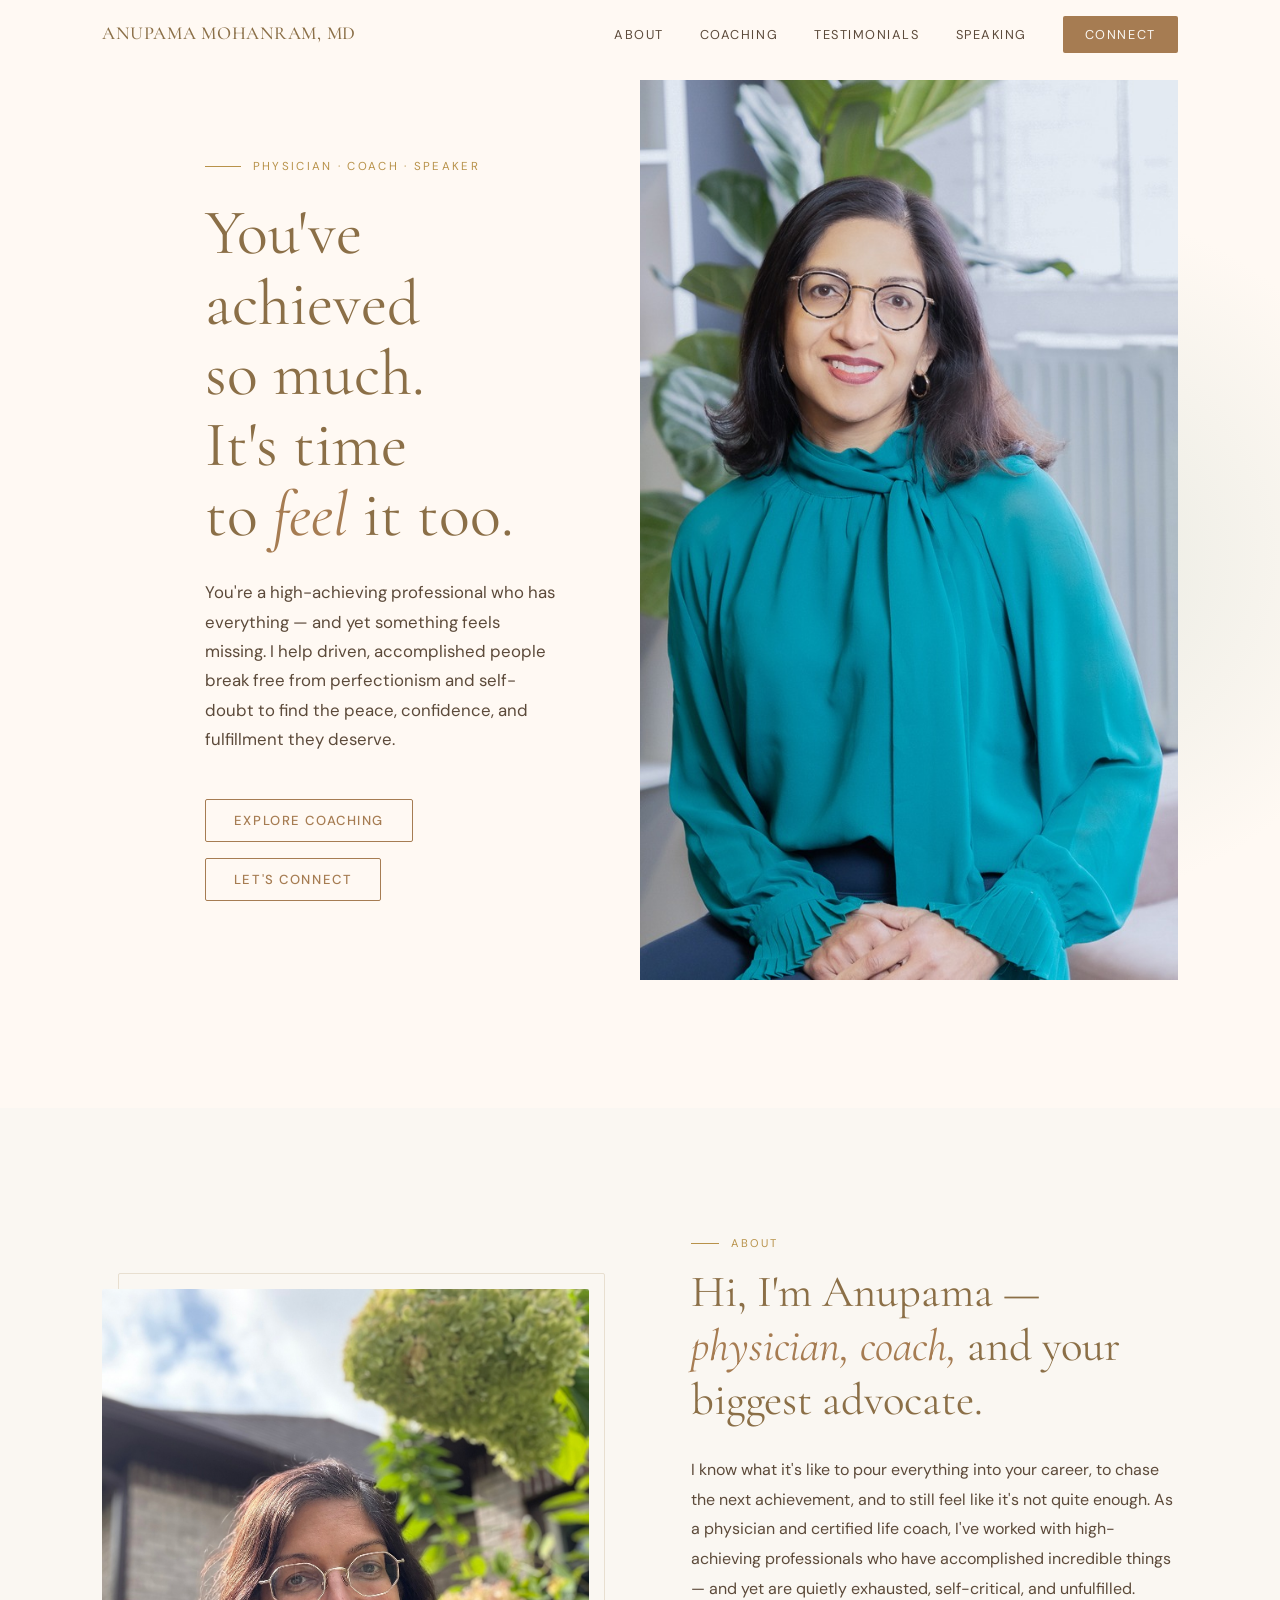
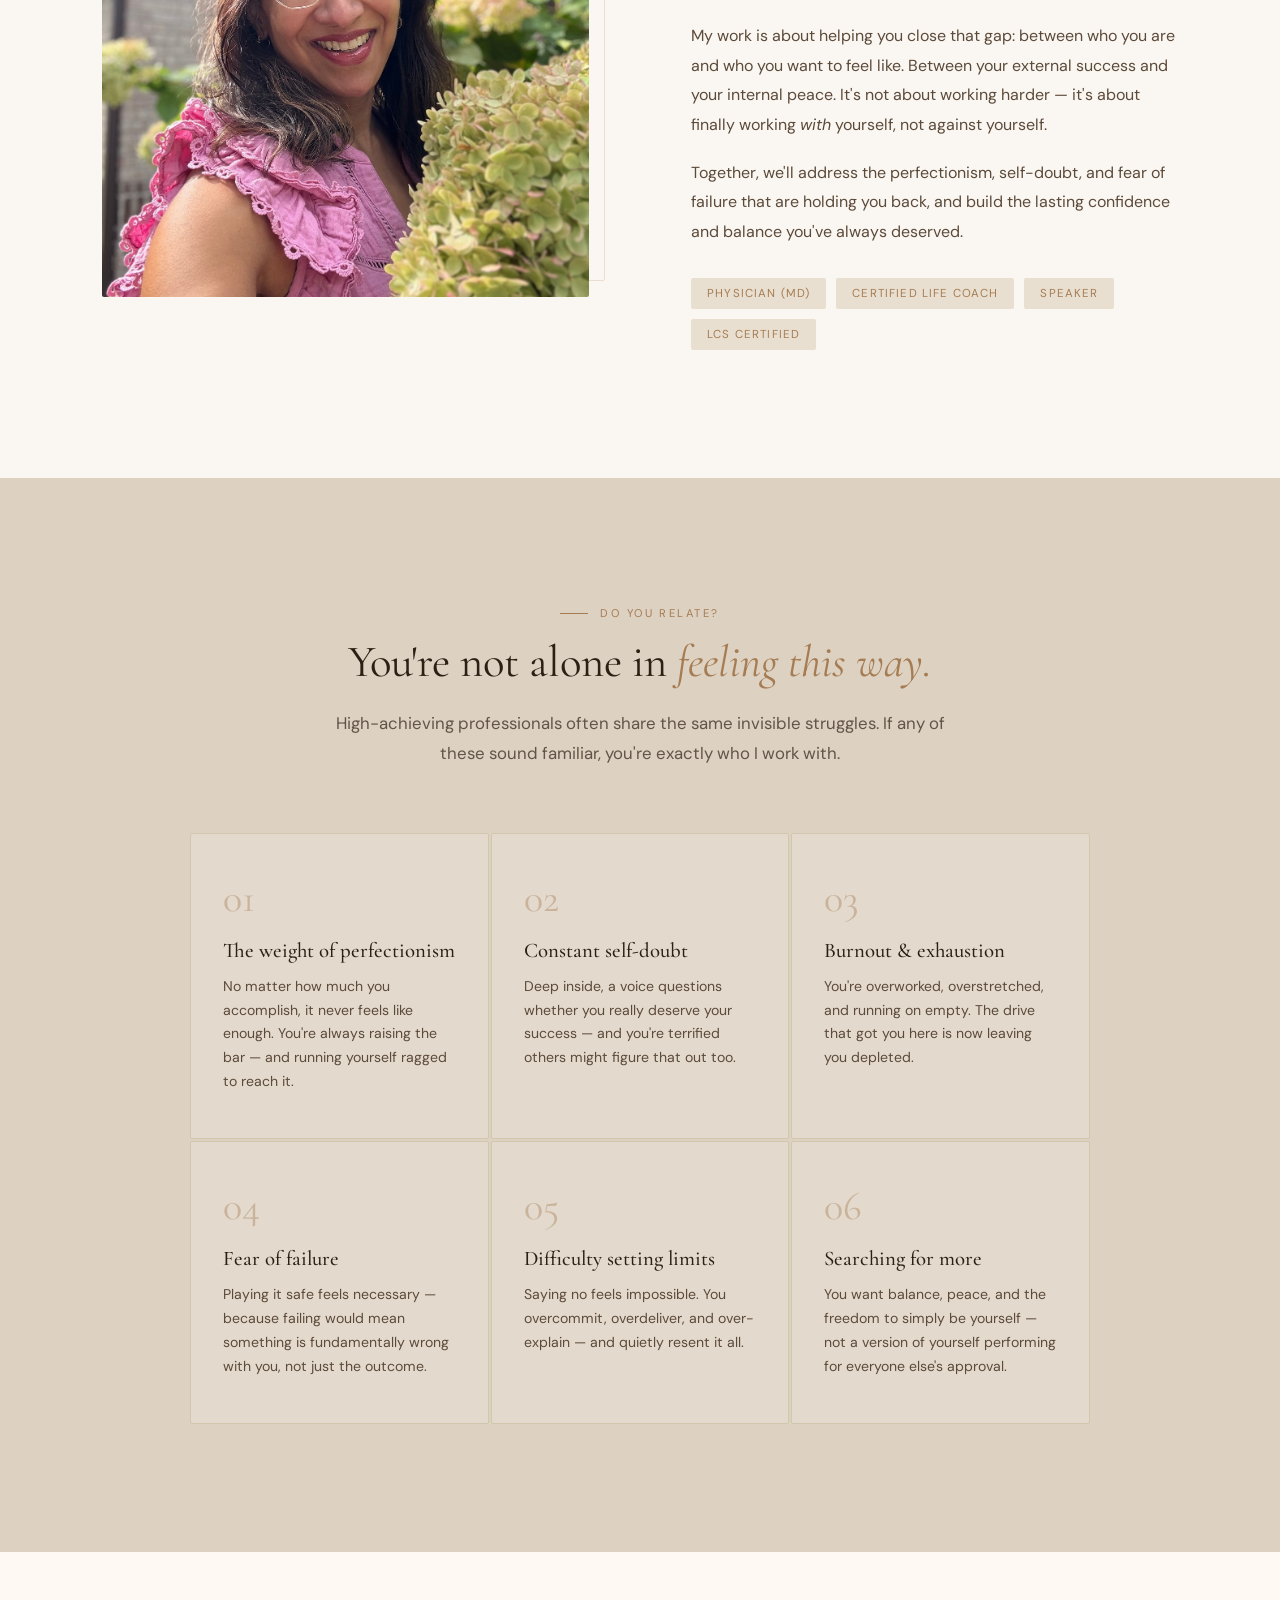
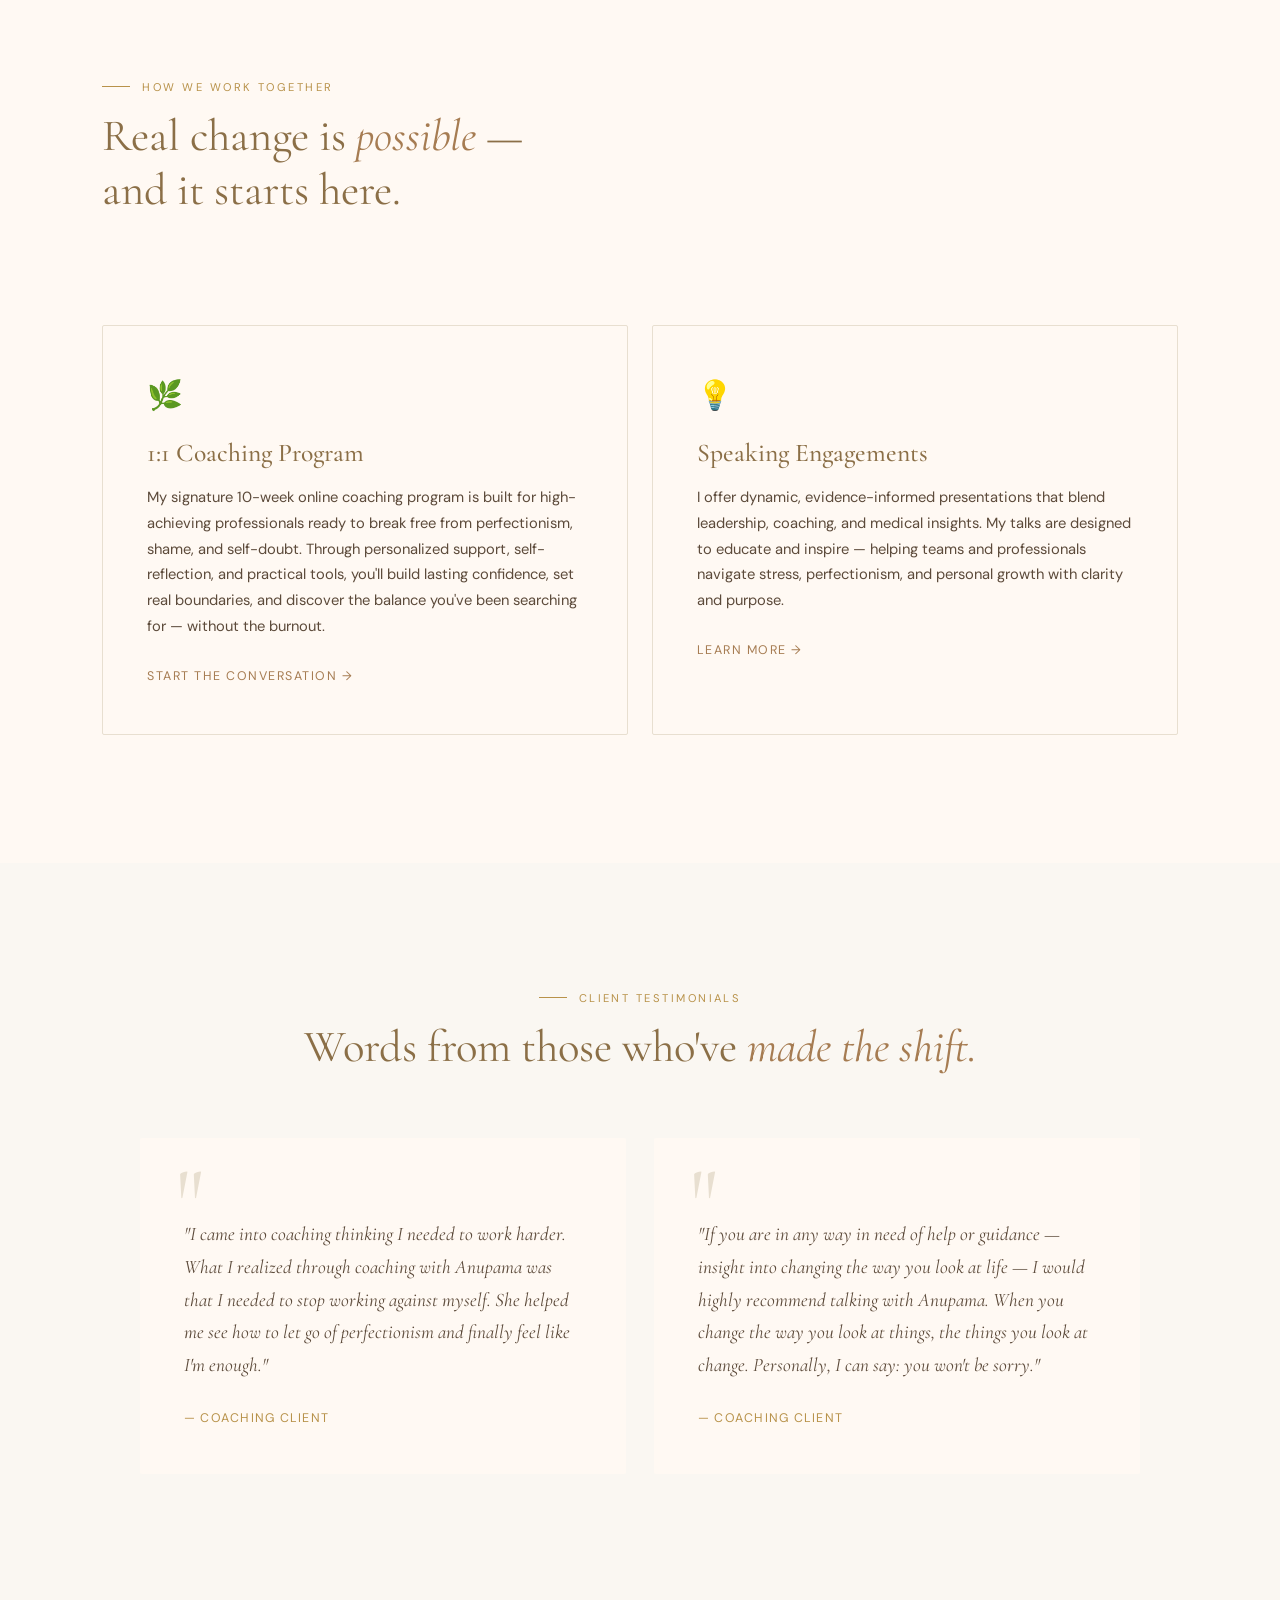
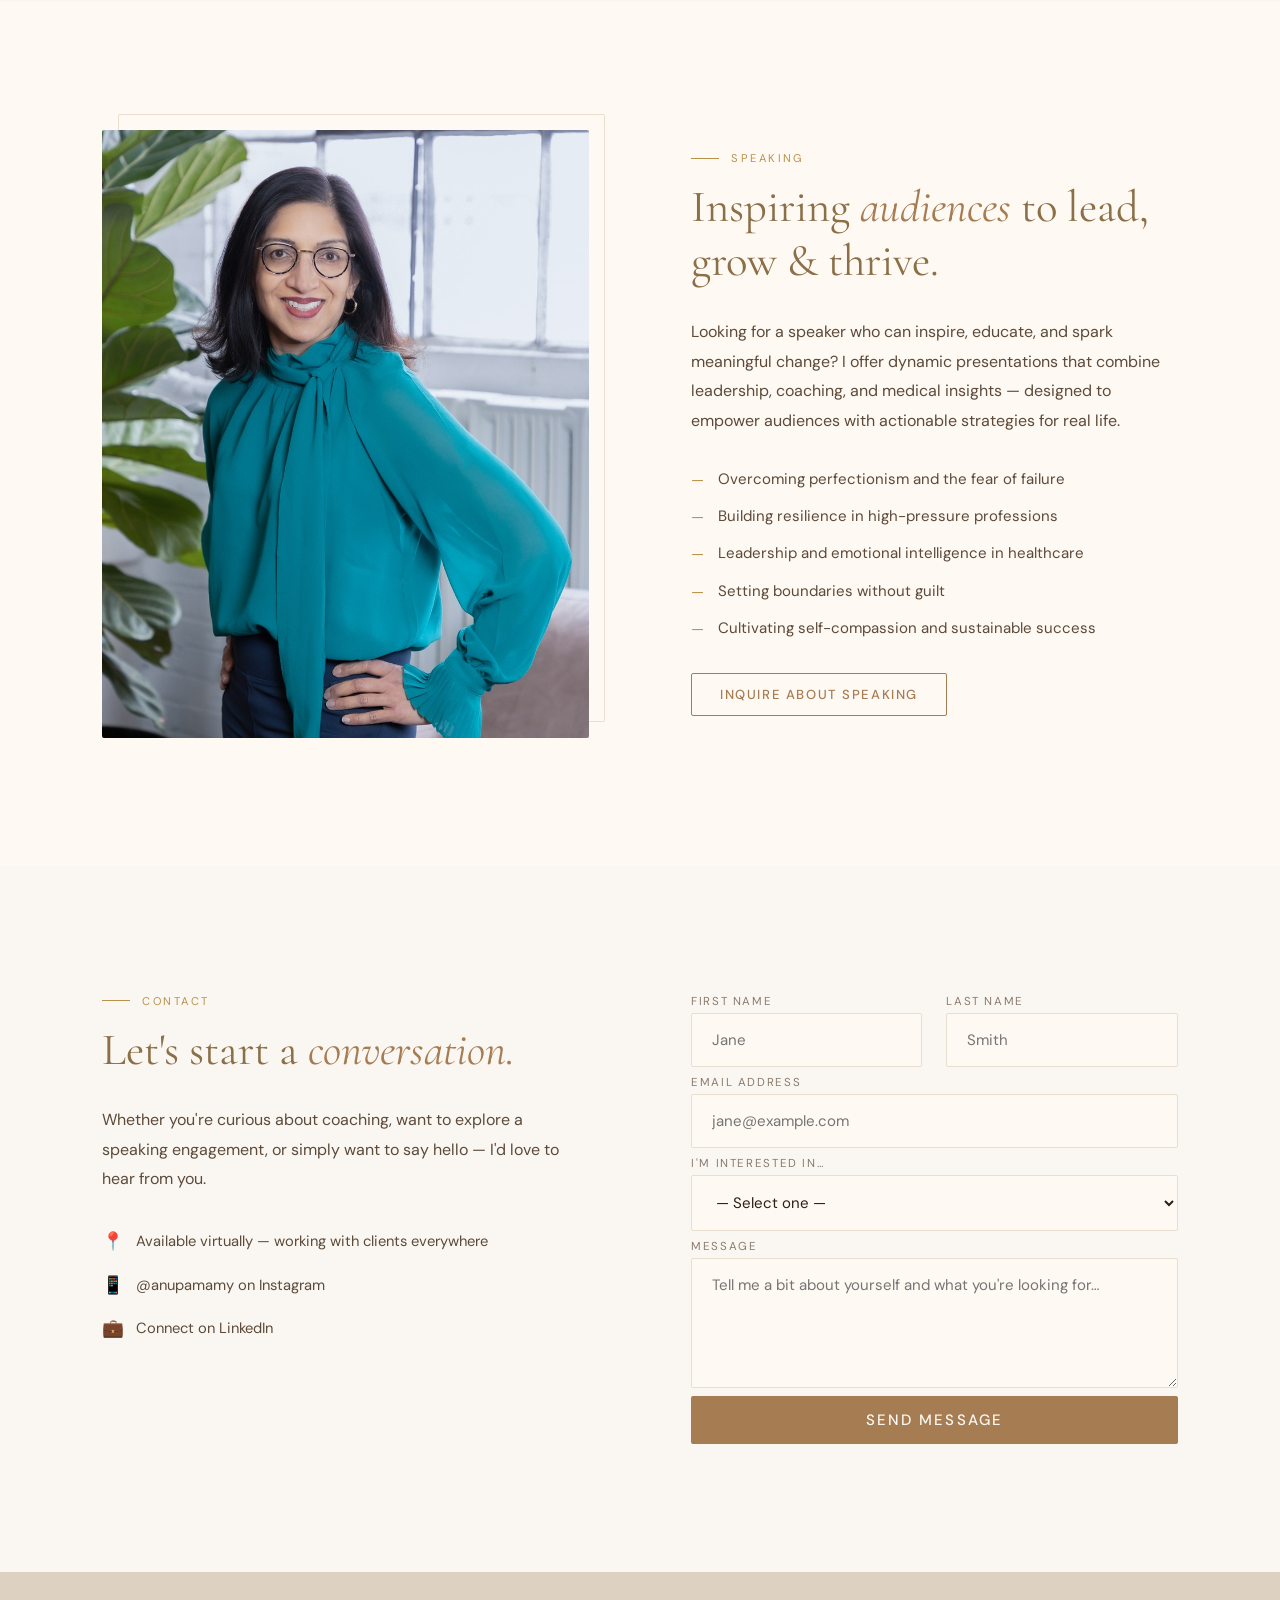
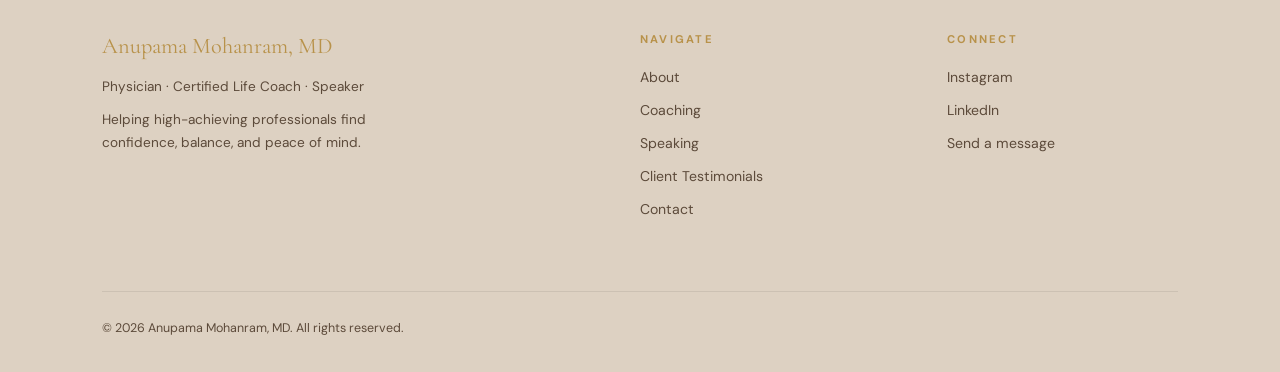
==== commit f4c5d0f1: "add email" ====
--- a/index.html
+++ b/index.html
@@ -905,7 +905,7 @@
         <a href="#contact">Start the conversation →</a>
       </div>
       <div class="service-card reveal">
-        <div class="service-icon">🎤</div>
+        <div class="service-icon">💡</div>
         <h3>Speaking Engagements</h3>
         <p>I offer dynamic, evidence-informed presentations that blend leadership, coaching, and medical insights. My talks are designed to educate and inspire — helping teams and professionals navigate stress, perfectionism, and personal growth with clarity and purpose.</p>
         <a href="#speaking">Learn more →</a>
@@ -977,7 +977,7 @@
     <div class="contact-form reveal">
       <!-- Form container - always visible but toggles content -->
       <div id="form-container" style="display: block;">
-        <form id="contact-form" action="https://formspree.io/f/YOUR_FORM_ID" method="POST">
+        <form id="contact-form" action="https://formspree.io/anupama@anupamamd.com" method="POST">
           <div class="form-row">
             <div class="form-group">
               <label for="fname">First Name</label>
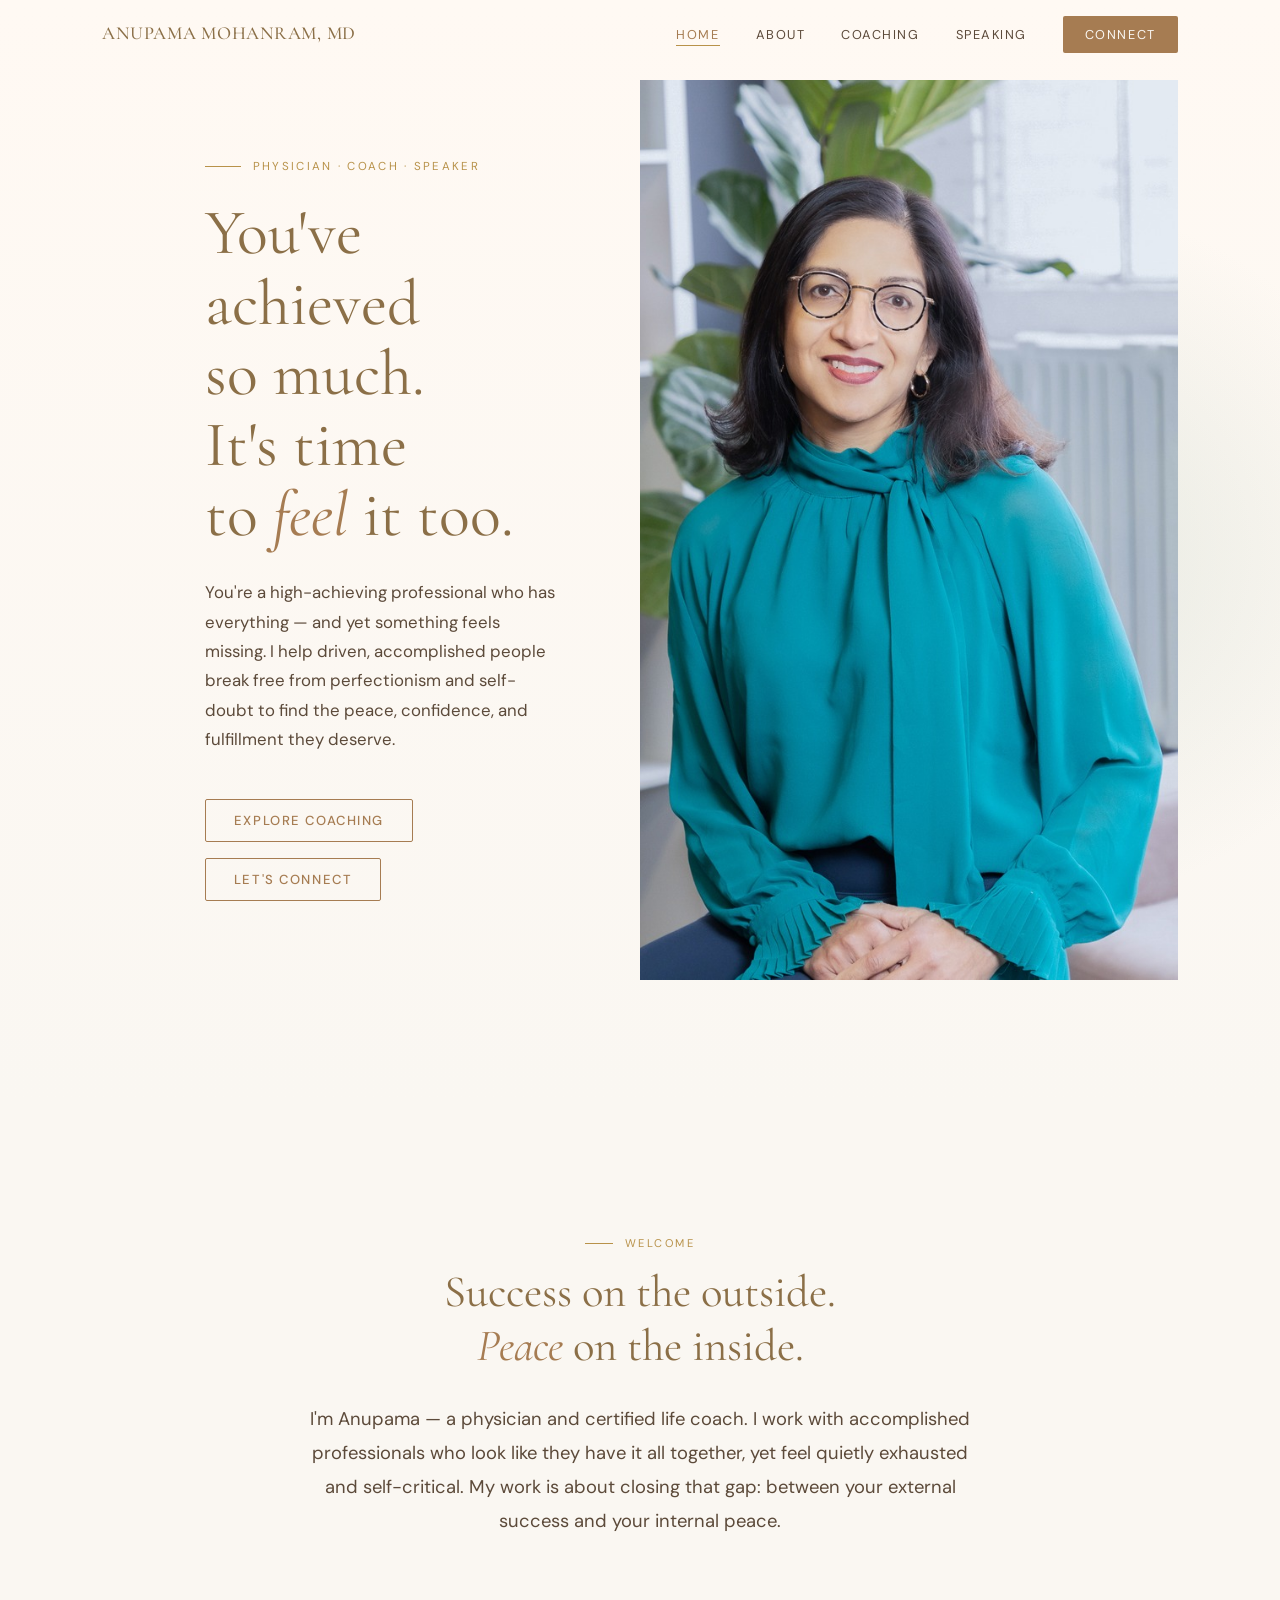
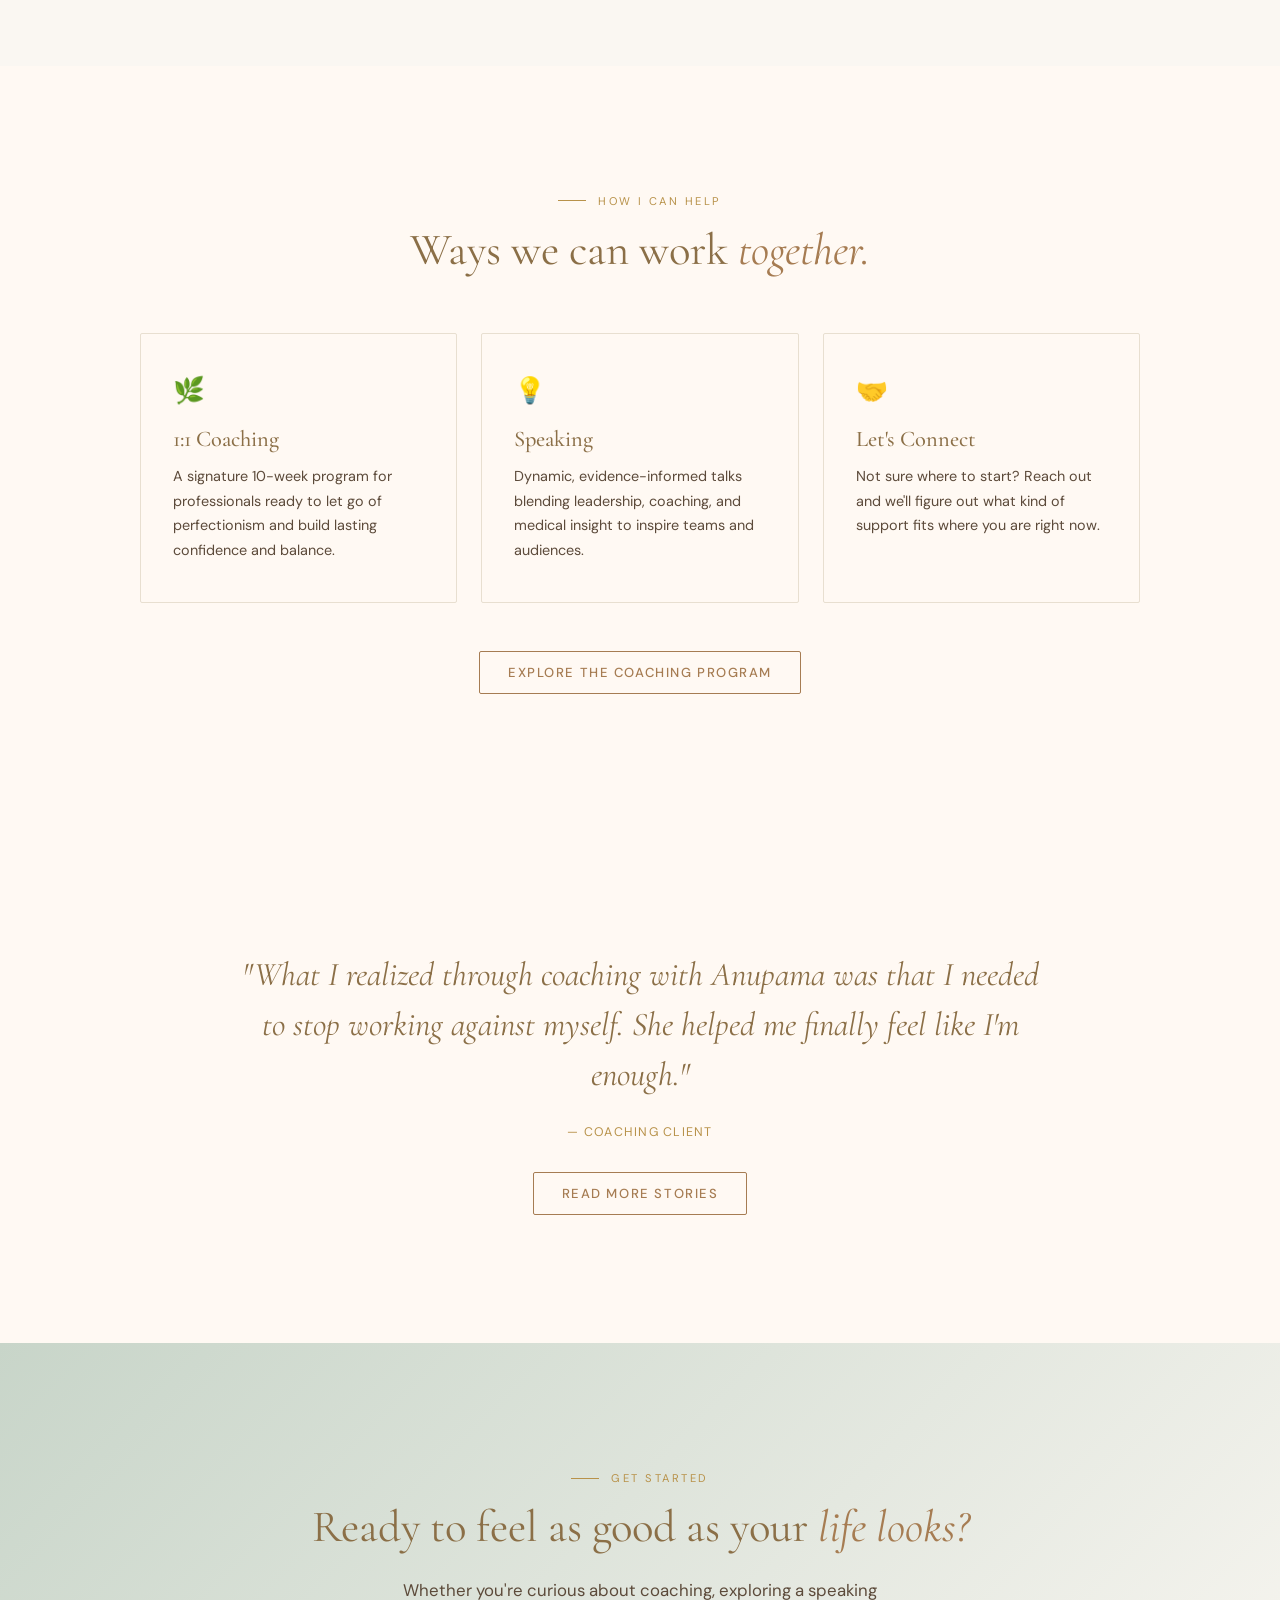
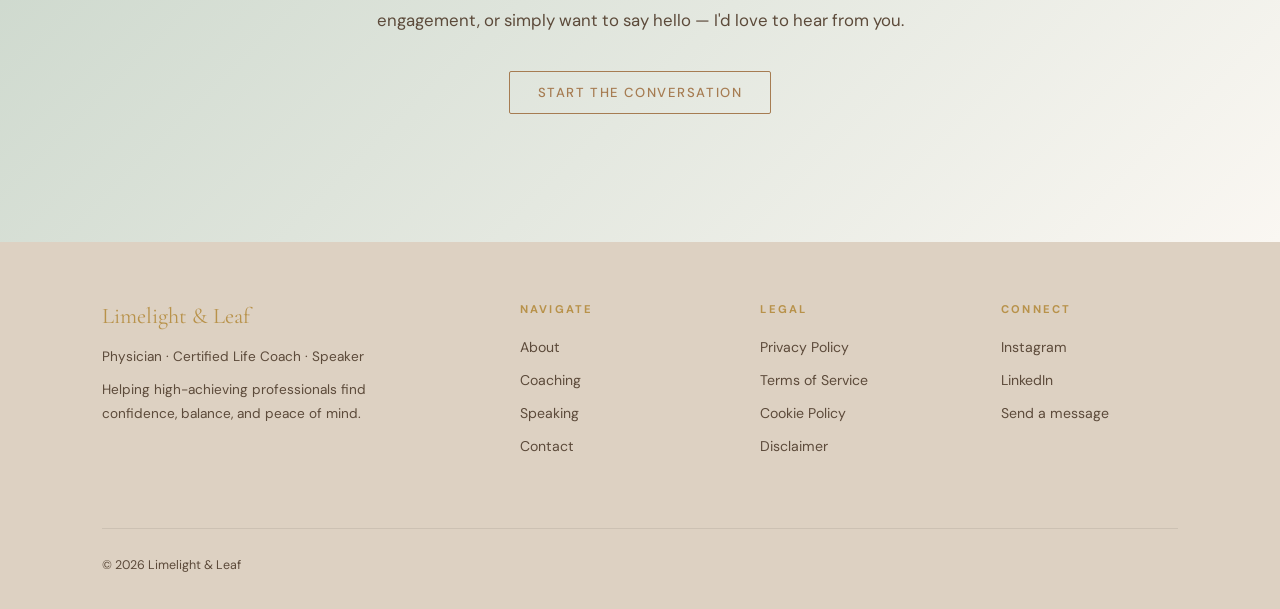
==== commit 3e33fe84: "Split single-scroll site into separate pages index.html is now an authentic, editorial landing page " ====
--- a/index.html
+++ b/index.html
@@ -3,825 +3,39 @@
 <head>
   <meta charset="UTF-8" />
   <meta name="viewport" content="width=device-width, initial-scale=1.0" />
-  <title>Anupama Mohanram, MD — Physician, Coach & Speaker</title>
+  <title>Anupama Mohanram, MD — Physician, Coach &amp; Speaker | Limelight &amp; Leaf</title>
+  <meta name="description" content="Anupama Mohanram, MD — physician, certified life coach, and speaker helping high-achieving professionals move past perfectionism and self-doubt to find confidence, balance, and peace." />
+  <meta name="theme-color" content="#faf7f2" />
+  <link rel="icon" href="assets/favicon.svg" type="image/svg+xml" />
+  <link rel="canonical" href="https://anupamamd.com/" />
+
+  <!-- Open Graph -->
+  <meta property="og:type" content="website" />
+  <meta property="og:title" content="Anupama Mohanram, MD — Physician, Coach &amp; Speaker" />
+  <meta property="og:description" content="Helping high-achieving professionals find confidence, balance, and peace of mind." />
+  <meta property="og:url" content="https://anupamamd.com/" />
+  <meta property="og:image" content="https://anupamamd.com/intro.jpeg" />
+
   <link rel="preconnect" href="https://fonts.googleapis.com" />
   <link rel="preconnect" href="https://fonts.gstatic.com" crossorigin />
   <link href="https://fonts.googleapis.com/css2?family=Cormorant+Garamond:ital,wght@0,300;0,400;0,500;0,600;1,300;1,400;1,500&family=DM+Sans:ital,opsz,wght@0,9..40,300;0,9..40,400;0,9..40,500;1,9..40,300&display=swap" rel="stylesheet" />
-  <style>
-    *, *::before, *::after { box-sizing: border-box; margin: 0; padding: 0; }
-
-    :root {
-      --cream: #faf7f2;
-      --warm-white: #fff9f3;
-      --sand: #e8dfd0;
-      --taupe: #c4ae96;
-      --warm-brown: #a67c52;
-      --dark-brown: #8b6f47;
-      --sage: #8a9e8c;
-      --sage-light: #c8d5c9;
-      --accent-gold: #b8924a;
-      --text-dark: #2c1f14;
-      --text-mid: #5c4a3a;
-      --text-light: #8a7a6e;
-      --section-pad: clamp(80px, 10vw, 140px);
-    }
-
-    html { scroll-behavior: smooth; }
-
-    body {
-      font-family: 'DM Sans', sans-serif;
-      background: var(--cream);
-      color: var(--text-dark);
-      overflow-x: hidden;
-    }
-
-    /* ─── NAV ─── */
-    nav {
-      position: fixed;
-      top: 0; left: 0; right: 0;
-      z-index: 100;
-      display: flex;
-      align-items: center;
-      justify-content: space-between;
-      padding: 22px 8vw;
-      transition: background 0.4s, box-shadow 0.4s;
-    }
-    nav.scrolled {
-      background: rgba(250, 247, 242, 0.96);
-      backdrop-filter: blur(10px);
-      box-shadow: 0 1px 0 var(--sand);
-    }
-    .nav-logo {
-      font-family: 'Cormorant Garamond', serif;
-      font-size: 1.15rem;
-      font-weight: 500;
-      letter-spacing: 0.04em;
-      color: var(--dark-brown);
-      text-decoration: none;
-      text-transform: uppercase;
-    }
-    .nav-links {
-      display: flex;
-      align-items: center;
-      gap: 36px;
-      list-style: none;
-    }
-    .nav-links a {
-      font-size: 0.8rem;
-      font-weight: 400;
-      letter-spacing: 0.12em;
-      text-transform: uppercase;
-      color: var(--text-mid);
-      text-decoration: none;
-      transition: color 0.2s;
-    }
-    .nav-links a:hover { color: var(--warm-brown); }
-    .nav-cta {
-      background: var(--warm-brown);
-      color: var(--cream) !important;
-      padding: 10px 22px;
-      border-radius: 2px;
-      transition: background 0.2s !important;
-    }
-    .nav-cta:hover { background: var(--dark-brown) !important; color: var(--cream) !important; }
-    .nav-hamburger { display: none; cursor: pointer; flex-direction: column; gap: 5px; }
-    .nav-hamburger span { display: block; width: 24px; height: 1.5px; background: var(--text-dark); transition: 0.3s; }
-
-    /* ─── HERO ─── */
-    #home {
-      min-height: 100vh;
-      display: grid;
-      grid-template-columns: 1fr 1fr;
-      align-items: center;
-      padding-top: 80px;
-      background: var(--warm-white);
-      overflow: hidden;
-      position: relative;
-    }
-    .hero-bg-circle {
-      position: absolute;
-      width: 60vw; height: 60vw;
-      max-width: 700px; max-height: 700px;
-      right: -10vw; top: 50%;
-      transform: translateY(-50%);
-      background: radial-gradient(circle, var(--sage-light) 0%, transparent 70%);
-      opacity: 0.4;
-      pointer-events: none;
-    }
-    .hero-text {
-      padding: 6vw 6vw 6vw 8vw;
-      position: relative;
-      z-index: 2;
-      animation: fadeUp 0.9s ease both;
-    }
-    .hero-eyebrow {
-      font-size: 0.72rem;
-      letter-spacing: 0.2em;
-      text-transform: uppercase;
-      color: var(--accent-gold);
-      margin-bottom: 24px;
-      display: flex;
-      align-items: center;
-      gap: 12px;
-    }
-    .hero-eyebrow::before {
-      content: '';
-      display: block;
-      width: 36px;
-      height: 1px;
-      background: var(--accent-gold);
-    }
-    .hero-text h1 {
-      font-family: 'Cormorant Garamond', serif;
-      font-size: clamp(2.8rem, 5vw, 4.5rem);
-      font-weight: 400;
-      line-height: 1.1;
-      color: var(--dark-brown);
-      margin-bottom: 28px;
-    }
-    .hero-text h1 em {
-      font-style: italic;
-      color: var(--warm-brown);
-    }
-    .hero-text p {
-      font-size: 1.05rem;
-      line-height: 1.75;
-      color: var(--text-mid);
-      max-width: 480px;
-      margin-bottom: 44px;
-    }
-    .hero-btns {
-      display: flex;
-      flex-wrap: wrap;
-      gap: 16px;
-    }
-    .btn-primary {
-      display: inline-block;
-      padding: 12px 28px;
-      border: 1.5px solid var(--warm-brown);
-      color: var(--warm-brown);
-      background: transparent;
-      text-decoration: none;
-      font-size: 0.82rem;
-      font-weight: 500;
-      letter-spacing: 0.12em;
-      text-transform: uppercase;
-      border-radius: 2px;
-      transition: background 0.25s, color 0.25s, transform 0.2s;
-    }
-    .btn-primary:hover { background: var(--warm-brown); color: var(--cream); transform: translateY(-2px); }
-    .btn-outline {
-      display: inline-block;
-      padding: 12px 28px;
-      border: 1.5px solid var(--warm-brown);
-      color: var(--warm-brown);
-      background: transparent;
-      text-decoration: none;
-      font-size: 0.82rem;
-      font-weight: 500;
-      letter-spacing: 0.12em;
-      text-transform: uppercase;
-      border-radius: 2px;
-      transition: background 0.25s, color 0.25s, transform 0.2s;
-    }
-    .btn-outline:hover { background: var(--warm-brown); color: var(--cream); transform: translateY(-2px); }
-    .hero-image {
-      position: relative;
-      height: 100vh;
-      overflow: hidden;
-      animation: fadeIn 1.1s ease both 0.2s;
-    }
-    .hero-image img {
-      width: 100%;
-      height: 100%;
-      object-fit: cover;
-      object-position: center top;
-    }
-
-    /* ─── SECTION SHARED ─── */
-    section { padding: var(--section-pad) 8vw; }
-    .section-label {
-      font-size: 0.7rem;
-      letter-spacing: 0.22em;
-      text-transform: uppercase;
-      color: var(--accent-gold);
-      margin-bottom: 16px;
-      display: flex;
-      align-items: center;
-      gap: 12px;
-    }
-    .section-label::before {
-      content: '';
-      display: block;
-      width: 28px;
-      height: 1px;
-      background: var(--accent-gold);
-    }
-    h2.section-title {
-      font-family: 'Cormorant Garamond', serif;
-      font-size: clamp(2rem, 3.5vw, 3.2rem);
-      font-weight: 400;
-      line-height: 1.2;
-      color: var(--dark-brown);
-      margin-bottom: 28px;
-    }
-    h2.section-title em { font-style: italic; color: var(--warm-brown); }
-
-    /* ─── ABOUT ─── */
-    #about {
-      background: var(--cream);
-      display: grid;
-      grid-template-columns: 1fr 1fr;
-      gap: 8vw;
-      align-items: center;
-    }
-    .about-image {
-      position: relative;
-    }
-    .about-image img {
-      width: 100%;
-      aspect-ratio: 4/5;
-      object-fit: cover;
-      border-radius: 2px;
-      display: block;
-    }
-    .about-image::before {
-      content: '';
-      position: absolute;
-      inset: -16px -16px 16px 16px;
-      border: 1.5px solid var(--sand);
-      border-radius: 2px;
-      z-index: -1;
-    }
-    .about-credentials {
-      display: flex;
-      flex-wrap: wrap;
-      gap: 10px;
-      margin-top: 32px;
-    }
-    .credential-tag {
-      padding: 8px 16px;
-      background: var(--sand);
-      color: var(--warm-brown);
-      font-size: 0.72rem;
-      letter-spacing: 0.1em;
-      text-transform: uppercase;
-      border-radius: 2px;
-    }
-    .about-text p {
-      font-size: 1rem;
-      line-height: 1.85;
-      color: var(--text-mid);
-      margin-bottom: 18px;
-    }
-
-    /* ─── WHAT I HELP WITH (pain points) ─── */
-    #challenges {
-      background: #ddd1c2;
-      color: var(--text-dark);
-      text-align: center;
-    }
-    #challenges .section-label {
-      justify-content: center;
-      color: var(--warm-brown);
-    }
-    #challenges .section-label::before {
-      background: var(--warm-brown);
-    }
-    #challenges h2.section-title {
-      color: var(--text-dark);
-      margin-bottom: 18px;
-    }
-    #challenges h2.section-title em {
-      color: var(--warm-brown);
-    }
-    #challenges > p {
-      font-size: 1.05rem;
-      line-height: 1.8;
-      color: rgba(44,31,20,0.7); /* text-dark, semi-transparent */
-      max-width: 620px;
-      margin: 0 auto 64px;
-    }
-    .challenges-grid {
-      display: grid;
-      grid-template-columns: repeat(3, 1fr);
-      gap: 2px;
-      max-width: 900px;
-      margin: 0 auto;
-    }
-    .challenge-card {
-      padding: 44px 32px;
-      background: rgba(255,255,255,0.18);
-      text-align: left;
-      transition: background 0.25s;
-      border-radius: 2px;
-      border: 1.5px solid #d2c7ad;
-    }
-    .challenge-card:hover {
-      background: rgba(255,255,255,0.32);
-    }
-    .challenge-num {
-      font-family: 'Cormorant Garamond', serif;
-      font-size: 2.5rem;
-      color: var(--warm-brown);
-      opacity: 0.4;
-      line-height: 1;
-      margin-bottom: 20px;
-    }
-    .challenge-card h3 {
-      font-family: 'Cormorant Garamond', serif;
-      font-size: 1.3rem;
-      font-weight: 500;
-      color: var(--text-dark);
-      margin-bottom: 12px;
-    }
-    .challenge-card p {
-      font-size: 0.88rem;
-      line-height: 1.7;
-      color: var(--text-mid);
-    }
-
-    /* ─── SERVICES ─── */
-    #services {
-      background: var(--warm-white);
-    }
-    .services-intro {
-      display: grid;
-      grid-template-columns: 1fr 1fr;
-      gap: 8vw;
-      align-items: start;
-      margin-bottom: 80px;
-    }
-    .services-intro p {
-      font-size: 1rem;
-      line-height: 1.85;
-      color: var(--text-mid);
-    }
-    .services-cards {
-      display: grid;
-      grid-template-columns: 1fr 1fr;
-      gap: 24px;
-    }
-    .service-card {
-      padding: 50px 44px;
-      border: 1.5px solid var(--sand);
-      border-radius: 2px;
-      position: relative;
-      overflow: hidden;
-      transition: border-color 0.25s, transform 0.25s;
-      background: var(--warm-white);
-    }
-    .service-card:hover { border-color: var(--taupe); transform: translateY(-4px); }
-    .service-card::before {
-      content: '';
-      position: absolute;
-      top: 0; left: 0;
-      width: 4px;
-      height: 0;
-      background: var(--warm-brown);
-      transition: height 0.3s;
-    }
-    .service-card:hover::before { height: 100%; }
-    .service-icon {
-      font-size: 1.8rem;
-      margin-bottom: 24px;
-    }
-    .service-card h3 {
-      font-family: 'Cormorant Garamond', serif;
-      font-size: 1.6rem;
-      font-weight: 500;
-      color: var(--dark-brown);
-      margin-bottom: 16px;
-      line-height: 1.2;
-    }
-    .service-card p {
-      font-size: 0.92rem;
-      line-height: 1.75;
-      color: var(--text-mid);
-      margin-bottom: 28px;
-    }
-    .service-card a {
-      font-size: 0.78rem;
-      letter-spacing: 0.12em;
-      text-transform: uppercase;
-      color: var(--warm-brown);
-      text-decoration: none;
-      display: flex;
-      align-items: center;
-      gap: 8px;
-      transition: gap 0.2s;
-    }
-    .service-card a:hover { gap: 14px; }
-
-    /* ─── TESTIMONIALS ─── */
-    #testimonials {
-      background: var(--cream);
-      text-align: center;
-    }
-    #testimonials .section-label { justify-content: center; }
-    #testimonials h2.section-title { margin-bottom: 64px; }
-    .testimonials-grid {
-      display: grid;
-      grid-template-columns: repeat(2, 1fr);
-      gap: 28px;
-      max-width: 1000px;
-      margin: 0 auto;
-    }
-    .testimonial-card {
-      padding: 48px 44px;
-      background: var(--warm-white);
-      border-radius: 2px;
-      text-align: left;
-      position: relative;
-    }
-    .testimonial-card::before {
-      content: '"';
-      font-family: 'Cormorant Garamond', serif;
-      font-size: 6rem;
-      color: var(--sand);
-      line-height: 0.6;
-      position: absolute;
-      top: 36px;
-      left: 36px;
-    }
-    .testimonial-card blockquote {
-      font-family: 'Cormorant Garamond', serif;
-      font-size: 1.2rem;
-      font-style: italic;
-      line-height: 1.7;
-      color: var(--text-mid);
-      margin-bottom: 28px;
-      padding-top: 32px;
-    }
-    .testimonial-author {
-      font-size: 0.78rem;
-      letter-spacing: 0.1em;
-      text-transform: uppercase;
-      color: var(--accent-gold);
-    }
-
-    /* ─── SPEAKING ─── */
-    #speaking {
-      background: var(--warm-white);
-      display: grid;
-      grid-template-columns: 1fr 1fr;
-      gap: 8vw;
-      align-items: center;
-    }
-    .speaking-image {
-      position: relative;
-    }
-    .speaking-image::before {
-      content: '';
-      position: absolute;
-      inset: -16px -16px 16px 16px;
-      border: 1.5px solid var(--sand);
-      border-radius: 2px;
-      z-index: -1;
-    }
-    .speaking-image img {
-      width: 100%;
-      aspect-ratio: 4/5;
-      object-fit: cover;
-      border-radius: 2px;
-    }
-    .speaking-topics {
-      margin: 32px 0;
-      display: flex;
-      flex-direction: column;
-      gap: 12px;
-    }
-    .speaking-topic {
-      display: flex;
-      align-items: flex-start;
-      gap: 14px;
-      font-size: 0.94rem;
-      color: var(--text-mid);
-      line-height: 1.6;
-    }
-    .speaking-topic::before {
-      content: '—';
-      color: var(--accent-gold);
-      flex-shrink: 0;
-      margin-top: 1px;
-    }
-    #speaking p {
-      font-size: 1rem;
-      line-height: 1.85;
-      color: var(--text-mid);
-    }
-
-    /* ─── CONTACT ─── */
-    #contact {
-      background: var(--cream);
-      display: grid;
-      grid-template-columns: 1fr 1fr;
-      gap: 8vw;
-      align-items: start;
-    }
-    .contact-info p {
-      font-size: 1rem;
-      line-height: 1.85;
-      color: var(--text-mid);
-      margin-bottom: 32px;
-    }
-    .contact-info-items { margin-top: 36px; }
-    .contact-info-item {
-      display: flex;
-      align-items: center;
-      gap: 12px;
-      margin-bottom: 20px;
-    }
-    .contact-info-item span:first-child {
-      font-size: 1.1rem;
-      line-height: 1;
-      display: inline-flex;
-      align-items: center;
-    }
-    .contact-info-item span:last-child {
-      font-size: 0.92rem;
-      color: var(--text-mid);
-      line-height: 1.6;
-    }
-    .contact-form {
-      display: flex;
-      flex-direction: column;
-      gap: 32px;
-    }
-    .form-row {
-      display: grid;
-      grid-template-columns: 1fr 1fr;
-      gap: 24px;
-      align-items: start; /* Align both columns to the top */
-    }
-    .form-group { display: flex; flex-direction: column; gap: 0px; }
-    .form-group label {
-      font-size: 0.72rem;
-      letter-spacing: 0.14em;
-      text-transform: uppercase;
-      color: var(--text-light);
-      margin-bottom: 4px; /* Reduce space below label */
-      margin-top: 8px;    /* Add space above label to separate from previous field */
-    }
-    .form-row .form-group label {
-      margin-top: 0; /* Remove extra top margin for first/last name fields */
-    }
-    .form-group:first-child label {
-      margin-top: 0;
-    }
-    .form-group input,
-    .form-group select,
-    .form-group textarea {
-      padding: 16px 20px;
-      background: var(--warm-white);
-      border: 1.5px solid var(--sand);
-      border-radius: 2px;
-      font-family: 'DM Sans', sans-serif;
-      font-size: 0.94rem;
-      color: var(--text-dark);
-      transition: border-color 0.2s;
-      outline: none;
-      width: 100%;
-    }
-    .form-group input:focus,
-    .form-group select:focus,
-    .form-group textarea:focus { border-color: var(--warm-brown); }
-    .form-group textarea { resize: vertical; min-height: 130px; }
-    .form-group select:invalid {
-      color: var(--text-light);
-    }
-    .form-group select option[value=""] {
-      color: var(--text-light);
-    }
-    .form-submit {
-      margin-top: 8px;
-      padding: 14px 0; /* Reduced vertical padding */
-      background: var(--warm-brown);
-      color: var(--cream);
-      border: none;
-      cursor: pointer;
-      font-family: 'DM Sans', sans-serif;
-      font-size: 0.94rem; /* Reduced font size to match inputs */
-      font-weight: 500;
-      letter-spacing: 0.14em;
-      text-transform: uppercase;
-      border-radius: 2px;
-      transition: background 0.25s, transform 0.2s;
-      text-align: center;
-      display: block;
-      width: 100%; /* Make button full width of form group */
-      box-sizing: border-box;
-    }
-    .form-submit:hover { background: var(--dark-brown); transform: translateY(-2px); }
-    /* Ensure button is left-aligned with form fields */
-    .contact-form form { width: 100%; }
-    /* Remove any extra centering from parent */
-    .contact-form { align-items: stretch; }
-    .form-success {
-      display: none;
-      padding: 22px;
-      background: var(--sage-light);
-      color: var(--dark-brown);
-      border-radius: 2px;
-      font-size: 0.94rem;
-      line-height: 1.65;
-      text-align: center;
-    }
-    /* New styles for reset button */
-    .form-reset-btn {
-      margin-top: 12px;
-      padding: 12px 0;
-      background: transparent;
-      color: var(--warm-brown);
-      border: 1.5px solid var(--warm-brown);
-      cursor: pointer;
-      font-family: 'DM Sans', sans-serif;
-      font-size: 0.82rem;
-      font-weight: 500;
-      letter-spacing: 0.14em;
-      text-transform: uppercase;
-      border-radius: 2px;
-      transition: background 0.25s, color 0.25s, transform 0.2s;
-      width: 100%;
-    }
-    .form-reset-btn:hover {
-      background: var(--warm-brown);
-      color: var(--cream);
-      transform: translateY(-2px);
-    }
-    /* Fixed image placeholder styles */
-    .hero-image img, .about-image img, .speaking-image img {
-      display: block;
-      width: 100%;
-      height: 100%;
-      object-fit: cover;
-    }
-    .hero-image {
-      min-height: 500px;
-    }
-
-    /* ---------------- FOOTER ---------------- */
-
-    footer {
-      background: #ddd1c2;
-      padding: 60px 8vw 36px;
-    }
-
-    .footer-inner {
-      display: grid;
-      grid-template-columns: 2fr 1fr 1fr;
-      gap: 6vw;
-      margin-bottom: 60px;
-    }
-
-    .footer-brand p {
-      font-family: 'Cormorant Garamond', serif;
-      font-size: 1.4rem;
-      font-weight: 400;
-      margin-bottom: 16px;
-      color: var(--accent-gold); /* GOLD TITLE */
-    }
-
-    .footer-brand span {
-      font-size: 0.85rem;
-      color: var(--text-mid);
-      line-height: 1.7;
-      display: block;
-    }
-
-    .footer-col h4 {
-      font-size: 0.7rem;
-      letter-spacing: 0.2em;
-      text-transform: uppercase;
-      margin-bottom: 20px;
-      color: var(--accent-gold); /* GOLD HEADERS */
-    }
-
-    .footer-col ul { list-style: none; }
-    .footer-col ul li { margin-bottom: 12px; }
-
-    .footer-col ul li a {
-      font-size: 0.88rem;
-      color: var(--text-mid);
-      text-decoration: none;
-      transition: color 0.2s;
-    }
-    .footer-col ul li a:hover {
-      color: var(--dark-brown);
-    }
-
-    .footer-bottom {
-      border-top: 1px solid rgba(0,0,0,0.08);
-      padding-top: 28px;
-    }
-
-    .footer-bottom p {
-      font-size: 0.78rem;
-      color: var(--text-mid);
-    }
-
-    /* ─── ANIMATIONS ─── */
-    @keyframes fadeUp {
-      from { opacity: 0; transform: translateY(30px); }
-      to { opacity: 1; transform: translateY(0); }
-    }
-    @keyframes fadeIn {
-      from { opacity: 0; }
-      to { opacity: 1; }
-    }
-    .reveal {
-      opacity: 0;
-      transform: translateY(24px);
-      transition: opacity 0.7s ease, transform 0.7s ease;
-    }
-    .reveal.visible {
-      opacity: 1;
-      transform: translateY(0);
-    }
-
-    /* ─── MOBILE NAV OVERLAY ─── */
-    .mobile-menu {
-      display: none;
-      position: fixed;
-      inset: 0;
-      background: var(--warm-white);
-      z-index: 99;
-      flex-direction: column;
-      align-items: center;
-      justify-content: center;
-      gap: 36px;
-    }
-    .mobile-menu.open { display: flex; }
-    .mobile-menu a {
-      font-family: 'Cormorant Garamond', serif;
-      font-size: 2rem;
-      color: var(--dark-brown);
-      text-decoration: none;
-      letter-spacing: 0.05em;
-    }
-    .mobile-close {
-      position: absolute;
-      top: 24px; right: 6vw;
-      font-size: 1.8rem;
-      cursor: pointer;
-      color: var(--text-dark);
-    }
-
-    /* ─── RESPONSIVE ─── */
-    @media (max-width: 900px) {
-      #home { grid-template-columns: 1fr; }
-      .hero-image { height: 60vw; min-height: 320px; order: -1; }
-      .hero-text { padding: 48px 6vw; }
-      #about, #speaking, #contact { grid-template-columns: 1fr; }
-      .about-image, .speaking-image { order: -1; }
-      .services-intro { grid-template-columns: 1fr; }
-      .services-cards { grid-template-columns: 1fr; }
-      .challenges-grid { grid-template-columns: 1fr; }
-      .testimonials-grid { grid-template-columns: 1fr; }
-      .footer-inner { grid-template-columns: 1fr; gap: 36px; }
-      .nav-links { display: none; }
-      .nav-hamburger { display: flex; }
-      .form-row { grid-template-columns: 1fr; }
-    }
-  </style>
+  <link rel="stylesheet" href="assets/styles.css" />
 </head>
 <body>
 
-  <!-- NAV -->
-  <nav id="main-nav">
-    <a class="nav-logo" href="#home">Anupama Mohanram, MD</a>
-    <ul class="nav-links">
-      <li><a href="#about">About</a></li>
-      <li><a href="#services">Coaching</a></li>
-      <li><a href="#testimonials">Testimonials</a></li>
-      <li><a href="#speaking">Speaking</a></li>
-      <li><a href="#contact" class="nav-cta">Connect</a></li>
-    </ul>
-    <div class="nav-hamburger" id="hamburger" onclick="openMobileMenu()">
-      <span></span><span></span><span></span>
-    </div>
-  </nav>
-
-  <!-- MOBILE MENU -->
-  <div class="mobile-menu" id="mobile-menu">
-    <span class="mobile-close" onclick="closeMobileMenu()">✕</span>
-    <a href="#about" onclick="closeMobileMenu()">About</a>
-    <a href="#services" onclick="closeMobileMenu()">Coaching</a>
-    <a href="#testimonials" onclick="closeMobileMenu()">Testimonials</a>
-    <a href="#speaking" onclick="closeMobileMenu()">Speaking</a>
-    <a href="#contact" onclick="closeMobileMenu()">Connect with Me</a>
-  </div>
+  <header id="site-nav"></header>
+  <div id="mobile-menu-mount"></div>
 
   <!-- HERO -->
   <section id="home">
     <div class="hero-bg-circle"></div>
     <div class="hero-text">
-      <div class="hero-eyebrow">Physician · Coach · Speaker</div>
+      <div class="hero-eyebrow">Physician &middot; Coach &middot; Speaker</div>
       <h1>You've achieved<br>so much. <br> It's time<br>to <em>feel</em> it too.</h1>
       <p>You're a high-achieving professional who has everything — and yet something feels missing. I help driven, accomplished people break free from perfectionism and self-doubt to find the peace, confidence, and fulfillment they deserve.</p>
       <div class="hero-btns">
-        <a href="#services" class="btn-primary">Explore Coaching</a>
-        <a href="#contact" class="btn-outline">Let's Connect</a>
+        <a href="coaching.html" class="btn-primary">Explore Coaching</a>
+        <a href="contact.html" class="btn-outline">Let's Connect</a>
       </div>
     </div>
     <div class="hero-image">
@@ -829,312 +43,57 @@
     </div>
   </section>
 
-  <!-- ABOUT -->
-  <section id="about">
-    <div class="about-image reveal">
-      <img src="greeting.jpeg" alt="Dr. Anupama Mohanram" onerror="this.style.display='none'; this.parentElement.innerHTML+='<div style=\'width:100%;aspect-ratio:4/5;background:linear-gradient(150deg, var(--sand) 0%, var(--taupe) 100%);display:flex;align-items:center;justify-content:center;color:var(--warm-brown);font-family:Cormorant Garamond,serif;font-style:italic;\'>Image placeholder</div>';" />
+  <!-- INTRO BAND -->
+  <section class="intro-band">
+    <div class="section-label reveal">Welcome</div>
+    <h2 class="section-title reveal">Success on the outside.<br><em>Peace</em> on the inside.</h2>
+    <p class="reveal">I'm Anupama — a physician and certified life coach. I work with accomplished professionals who look like they have it all together, yet feel quietly exhausted and self-critical. My work is about closing that gap: between your external success and your internal peace.</p>
+  </section>
+
+  <!-- WHAT I HELP WITH (teaser → coaching) -->
+  <section style="background: var(--warm-white); text-align:center;">
+    <div class="section-label reveal" style="justify-content:center;">How I Can Help</div>
+    <h2 class="section-title reveal">Ways we can work <em>together.</em></h2>
+    <div class="teaser-grid">
+      <div class="teaser-card reveal">
+        <div class="service-icon">🌿</div>
+        <h3>1:1 Coaching</h3>
+        <p>A signature 10-week program for professionals ready to let go of perfectionism and build lasting confidence and balance.</p>
+      </div>
+      <div class="teaser-card reveal">
+        <div class="service-icon">💡</div>
+        <h3>Speaking</h3>
+        <p>Dynamic, evidence-informed talks blending leadership, coaching, and medical insight to inspire teams and audiences.</p>
+      </div>
+      <div class="teaser-card reveal">
+        <div class="service-icon">🤝</div>
+        <h3>Let's Connect</h3>
+        <p>Not sure where to start? Reach out and we'll figure out what kind of support fits where you are right now.</p>
+      </div>
     </div>
-    <div class="about-text reveal">
-      <div class="section-label">About</div>
-      <h2 class="section-title">Hi, I'm Anupama — <em>physician, coach,</em> and your biggest advocate.</h2>
-      <p>I know what it's like to pour everything into your career, to chase the next achievement, and to still feel like it's not quite enough. As a physician and certified life coach, I've worked with high-achieving professionals who have accomplished incredible things — and yet are quietly exhausted, self-critical, and unfulfilled.</p>
-      <p>My work is about helping you close that gap: between who you are and who you want to feel like. Between your external success and your internal peace. It's not about working harder — it's about finally working <em>with</em> yourself, not against yourself.</p>
-      <p>Together, we'll address the perfectionism, self-doubt, and fear of failure that are holding you back, and build the lasting confidence and balance you've always deserved.</p>
-      <div class="about-credentials">
-        <span class="credential-tag">Physician (MD)</span>
-        <span class="credential-tag">Certified Life Coach</span>
-        <span class="credential-tag">Speaker</span>
-        <span class="credential-tag">LCS Certified</span>
-      </div>
+    <div style="margin-top:48px;">
+      <a href="coaching.html" class="btn-primary reveal">Explore the Coaching Program</a>
     </div>
   </section>
 
-  <!-- CHALLENGES -->
-  <section id="challenges">
-    <div class="section-label">Do you relate?</div>
-    <h2 class="section-title reveal">You're not alone in <em>feeling this way.</em></h2>
-    <p class="reveal">High-achieving professionals often share the same invisible struggles. If any of these sound familiar, you're exactly who I work with.</p>
-    <div class="challenges-grid">
-      <div class="challenge-card reveal">
-        <div class="challenge-num">01</div>
-        <h3>The weight of perfectionism</h3>
-        <p>No matter how much you accomplish, it never feels like enough. You're always raising the bar — and running yourself ragged to reach it.</p>
-      </div>
-      <div class="challenge-card reveal">
-        <div class="challenge-num">02</div>
-        <h3>Constant self-doubt</h3>
-        <p>Deep inside, a voice questions whether you really deserve your success — and you're terrified others might figure that out too.</p>
-      </div>
-      <div class="challenge-card reveal">
-        <div class="challenge-num">03</div>
-        <h3>Burnout & exhaustion</h3>
-        <p>You're overworked, overstretched, and running on empty. The drive that got you here is now leaving you depleted.</p>
-      </div>
-      <div class="challenge-card reveal">
-        <div class="challenge-num">04</div>
-        <h3>Fear of failure</h3>
-        <p>Playing it safe feels necessary — because failing would mean something is fundamentally wrong with you, not just the outcome.</p>
-      </div>
-      <div class="challenge-card reveal">
-        <div class="challenge-num">05</div>
-        <h3>Difficulty setting limits</h3>
-        <p>Saying no feels impossible. You overcommit, overdeliver, and over-explain — and quietly resent it all.</p>
-      </div>
-      <div class="challenge-card reveal">
-        <div class="challenge-num">06</div>
-        <h3>Searching for more</h3>
-        <p>You want balance, peace, and the freedom to simply be yourself — not a version of yourself performing for everyone else's approval.</p>
-      </div>
-    </div>
+  <!-- PULL QUOTE -->
+  <section class="pull-quote">
+    <blockquote class="reveal">"What I realized through coaching with Anupama was that I needed to stop working against myself. She helped me finally feel like I'm enough."</blockquote>
+    <span class="testimonial-author reveal">— Coaching Client</span>
+    <div><a href="coaching.html" class="btn-outline reveal">Read more stories</a></div>
   </section>
 
-  <!-- SERVICES -->
-  <section id="services">
-    <div class="services-intro">
-      <div>
-        <div class="section-label">How We Work Together</div>
-        <h2 class="section-title">Real change is <em>possible</em> — and it starts here.</h2>
-      </div>
-      
-    </div>
-    <div class="services-cards">
-      <div class="service-card reveal">
-        <div class="service-icon">🌿</div>
-        <h3>1:1 Coaching Program</h3>
-        <p>My signature 10-week online coaching program is built for high-achieving professionals ready to break free from perfectionism, shame, and self-doubt. Through personalized support, self-reflection, and practical tools, you'll build lasting confidence, set real boundaries, and discover the balance you've been searching for — without the burnout.</p>
-        <a href="#contact">Start the conversation →</a>
-      </div>
-      <div class="service-card reveal">
-        <div class="service-icon">💡</div>
-        <h3>Speaking Engagements</h3>
-        <p>I offer dynamic, evidence-informed presentations that blend leadership, coaching, and medical insights. My talks are designed to educate and inspire — helping teams and professionals navigate stress, perfectionism, and personal growth with clarity and purpose.</p>
-        <a href="#speaking">Learn more →</a>
-      </div>
-    </div>
+  <!-- CLOSING CTA -->
+  <section class="cta-band">
+    <div class="section-label reveal">Get Started</div>
+    <h2 class="reveal">Ready to feel as good as your <em>life looks?</em></h2>
+    <p class="reveal">Whether you're curious about coaching, exploring a speaking engagement, or simply want to say hello — I'd love to hear from you.</p>
+    <a href="contact.html" class="btn-primary reveal">Start the Conversation</a>
   </section>
 
-  <!-- TESTIMONIALS -->
-  <section id="testimonials">
-    <div class="section-label">Client Testimonials</div>
-    <h2 class="section-title">Words from those who've <em>made the shift.</em></h2>
-    <div class="testimonials-grid">
-      <div class="testimonial-card reveal">
-        <blockquote>"I came into coaching thinking I needed to work harder. What I realized through coaching with Anupama was that I needed to stop working against myself. She helped me see how to let go of perfectionism and finally feel like I'm enough."</blockquote>
-        <div class="testimonial-author">— Coaching Client</div>
-      </div>
-      <div class="testimonial-card reveal">
-        <blockquote>"If you are in any way in need of help or guidance — insight into changing the way you look at life — I would highly recommend talking with Anupama. When you change the way you look at things, the things you look at change. Personally, I can say: you won't be sorry."</blockquote>
-        <div class="testimonial-author">— Coaching Client</div>
-      </div>
-    </div>
-  </section>
+  <footer id="site-footer"></footer>
 
-  <!-- SPEAKING -->
-  <section id="speaking">
-    <div class="speaking-image reveal">
-      <img src="speaker.jpeg" alt="Dr. Anupama Mohanram speaking" onerror="this.style.display='none'; this.parentElement.innerHTML+='<div style=\'width:100%;aspect-ratio:4/5;background:linear-gradient(160deg, var(--sage-light) 0%, var(--sage) 100%);display:flex;align-items:center;justify-content:center;color:var(--warm-brown);font-family:Cormorant Garamond,serif;font-style:italic;\'>Image placeholder</div>';" />
-    </div>
-    <div class="reveal">
-      <div class="section-label">Speaking</div>
-      <h2 class="section-title">Inspiring <em>audiences</em> to lead, grow & thrive.</h2>
-      <p>Looking for a speaker who can inspire, educate, and spark meaningful change? I offer dynamic presentations that combine leadership, coaching, and medical insights — designed to empower audiences with actionable strategies for real life.</p>
-      <div class="speaking-topics">
-        <div class="speaking-topic">Overcoming perfectionism and the fear of failure</div>
-        <div class="speaking-topic">Building resilience in high-pressure professions</div>
-        <div class="speaking-topic">Leadership and emotional intelligence in healthcare</div>
-        <div class="speaking-topic">Setting boundaries without guilt</div>
-        <div class="speaking-topic">Cultivating self-compassion and sustainable success</div>
-      </div>
-      <a href="#contact" class="btn-primary">Inquire About Speaking</a>
-    </div>
-  </section>
-
-  <!-- CONTACT -->
-  <section id="contact">
-    <div class="contact-info reveal">
-      <div class="section-label">Contact</div>
-      <h2 class="section-title">Let's start a <em>conversation.</em></h2>
-      <p>Whether you're curious about coaching, want to explore a speaking engagement, or simply want to say hello — I'd love to hear from you.</p>
-      <div class="contact-info-items">
-        <div class="contact-info-item">
-          <span>📍</span>
-          <span>Available virtually — working with clients everywhere</span>
-        </div>
-        <div class="contact-info-item">
-          <span>📱</span>
-          <span>@anupamamy on Instagram</span>
-        </div>
-        <div class="contact-info-item">
-          <span>💼</span>
-          <span>
-            <a href="https://www.linkedin.com/in/anupamamd/" target="_blank" style="color: var(--text-mid); text-decoration: none;">
-              Connect on LinkedIn
-            </a>
-          </span>
-        </div>
-      </div>
-    </div>
-    <div class="contact-form reveal">
-      <!-- Form container - always visible but toggles content -->
-      <div id="form-container" style="display: block;">
-        <form id="contact-form" action="https://formspree.io/anupama@anupamamd.com" method="POST">
-          <div class="form-row">
-            <div class="form-group">
-              <label for="fname">First Name</label>
-              <input type="text" id="fname" name="first_name" placeholder="Jane" required />
-            </div>
-            <div class="form-group">
-              <label for="lname">Last Name</label>
-              <input type="text" id="lname" name="last_name" placeholder="Smith" required />
-            </div>
-          </div>
-          <div class="form-group">
-            <label for="email">Email Address</label>
-            <input type="email" id="email" name="email" placeholder="jane@example.com" required />
-          </div>
-          <div class="form-group">
-            <label for="reason">I'm interested in…</label>
-            <select id="reason" name="reason">
-              <option value="">— Select one —</option>
-              <option value="coaching">1:1 Coaching Program</option>
-              <option value="speaking">Speaking Engagement</option>
-              <option value="other">Something Else</option>
-            </select>
-          </div>
-          <div class="form-group">
-            <label for="message">Message</label>
-            <textarea id="message" name="message" placeholder="Tell me a bit about yourself and what you're looking for…" required></textarea>
-          </div>
-          <button type="submit" class="form-submit">Send Message</button>
-        </form>
-      </div>
-      <!-- Success message container -->
-      <div id="success-container" style="display: none;">
-        <div class="form-success" style="display: block; margin-bottom: 20px;">
-          <p style="margin-bottom: 20px;">✓ Thank you! Your message has been sent. I'll be in touch soon.</p>
-        </div>
-        <button class="form-reset-btn" id="reset-form-btn">Send Another Message</button>
-      </div>
-    </div>
-  </section>
-
-  <!-- FOOTER -->
-  <footer>
-    <div class="footer-inner">
-      <div class="footer-brand">
-        <p>Anupama Mohanram, MD</p>
-        <span>Physician · Certified Life Coach · Speaker</span>
-        <span style="margin-top:10px;">Helping high-achieving professionals find<br>confidence, balance, and peace of mind.</span>
-      </div>
-      <div class="footer-col">
-        <h4>Navigate</h4>
-        <ul>
-          <li><a href="#about">About</a></li>
-          <li><a href="#services">Coaching</a></li>
-          <li><a href="#speaking">Speaking</a></li>
-          <li><a href="#testimonials">Client Testimonials</a></li>
-          <li><a href="#contact">Contact</a></li>
-        </ul>
-      </div>
-      <div class="footer-col">
-        <h4>Connect</h4>
-        <ul>
-          <li><a href="https://instagram.com/anupamam" target="_blank">Instagram</a></li>
-          <li><a href="https://www.linkedin.com/in/anupamamd/" target="_blank">LinkedIn</a></li>
-          <li><a href="#contact">Send a message</a></li>
-        </ul>
-      </div>
-    </div>
-    <div class="footer-bottom">
-      <p>© 2026 Anupama Mohanram, MD. All rights reserved.</p>
-    </div>
-  </footer>
-
-  <script>
-    // Nav scroll effect
-    const nav = document.getElementById('main-nav');
-    window.addEventListener('scroll', () => {
-      nav.classList.toggle('scrolled', window.scrollY > 30);
-    });
-
-    // Reveal on scroll
-    const revealEls = document.querySelectorAll('.reveal');
-    const observer = new IntersectionObserver((entries) => {
-      entries.forEach((entry, i) => {
-        if (entry.isIntersecting) {
-          setTimeout(() => entry.target.classList.add('visible'), i * 80);
-          observer.unobserve(entry.target);
-        }
-      });
-    }, { threshold: 0.12 });
-    revealEls.forEach(el => observer.observe(el));
-
-    // Mobile menu
-    function openMobileMenu() { document.getElementById('mobile-menu').classList.add('open'); }
-    function closeMobileMenu() { document.getElementById('mobile-menu').classList.remove('open'); }
-
-    // Contact form with reset functionality - FIXED VERSION
-    const form = document.getElementById('contact-form');
-    const formContainer = document.getElementById('form-container');
-    const successContainer = document.getElementById('success-container');
-    const resetBtn = document.getElementById('reset-form-btn');
-    
-    function showForm() {
-      formContainer.style.display = 'block';
-      successContainer.style.display = 'none';
-      if (form) form.reset();
-    }
-    
-    function showSuccess() {
-      formContainer.style.display = 'none';
-      successContainer.style.display = 'block';
-    }
-    
-    if (form) {
-      form.addEventListener('submit', async (e) => {
-        e.preventDefault();
-        const data = new FormData(form);
-        const action = form.getAttribute('action');
-        
-        if (action.includes('YOUR_FORM_ID')) {
-          // Demo mode — just show success
-          showSuccess();
-          return;
-        }
-        
-        try {
-          const res = await fetch(action, {
-            method: 'POST',
-            body: data,
-            headers: { Accept: 'application/json' }
-          });
-          if (res.ok) {
-            showSuccess();
-          } else {
-            alert('Something went wrong. Please try again.');
-          }
-        } catch (err) {
-          alert('Oops — something went wrong. Please try again or reach out on Instagram.');
-        }
-      });
-      
-      // Reset button functionality
-      if (resetBtn) {
-        resetBtn.addEventListener('click', showForm);
-      }
-    }
-
-    // Always load at the top, even if URL has a hash
-    if ('scrollRestoration' in history) {
-      history.scrollRestoration = 'manual';
-    }
-    window.addEventListener('DOMContentLoaded', function() {
-      if (window.location.hash) {
-        history.replaceState(null, '', window.location.pathname + window.location.search);
-      }
-      setTimeout(function() { window.scrollTo(0, 0); }, 1);
-    });
-  </script>
-
+  <script src="assets/partials.js"></script>
+  <script src="assets/main.js"></script>
 </body>
-</html>+</html>
--- a/assets/styles.css
+++ b/assets/styles.css
@@ -0,0 +1,966 @@
+*, *::before, *::after { box-sizing: border-box; margin: 0; padding: 0; }
+
+:root {
+  --cream: #faf7f2;
+  --warm-white: #fff9f3;
+  --sand: #e8dfd0;
+  --taupe: #c4ae96;
+  --warm-brown: #a67c52;
+  --dark-brown: #8b6f47;
+  --sage: #8a9e8c;
+  --sage-light: #c8d5c9;
+  --accent-gold: #b8924a;
+  --text-dark: #2c1f14;
+  --text-mid: #5c4a3a;
+  --text-light: #8a7a6e;
+  --section-pad: clamp(80px, 10vw, 140px);
+}
+
+html { scroll-behavior: smooth; }
+
+body {
+  font-family: 'DM Sans', sans-serif;
+  background: var(--cream);
+  color: var(--text-dark);
+  overflow-x: hidden;
+}
+
+a:focus-visible,
+button:focus-visible,
+input:focus-visible,
+select:focus-visible,
+textarea:focus-visible {
+  outline: 2px solid var(--warm-brown);
+  outline-offset: 3px;
+  border-radius: 2px;
+}
+
+/* ─── NAV ─── */
+nav {
+  position: fixed;
+  top: 0; left: 0; right: 0;
+  z-index: 100;
+  display: flex;
+  align-items: center;
+  justify-content: space-between;
+  padding: 22px 8vw;
+  transition: background 0.4s, box-shadow 0.4s;
+}
+nav.scrolled {
+  background: rgba(250, 247, 242, 0.96);
+  backdrop-filter: blur(10px);
+  box-shadow: 0 1px 0 var(--sand);
+}
+.nav-logo {
+  font-family: 'Cormorant Garamond', serif;
+  font-size: 1.15rem;
+  font-weight: 500;
+  letter-spacing: 0.04em;
+  color: var(--dark-brown);
+  text-decoration: none;
+  text-transform: uppercase;
+}
+.nav-links {
+  display: flex;
+  align-items: center;
+  gap: 36px;
+  list-style: none;
+}
+.nav-links a {
+  font-size: 0.8rem;
+  font-weight: 400;
+  letter-spacing: 0.12em;
+  text-transform: uppercase;
+  color: var(--text-mid);
+  text-decoration: none;
+  transition: color 0.2s;
+}
+.nav-links a:hover { color: var(--warm-brown); }
+.nav-links a[aria-current="page"] {
+  color: var(--warm-brown);
+  border-bottom: 1px solid var(--accent-gold);
+  padding-bottom: 2px;
+}
+.nav-cta {
+  background: var(--warm-brown);
+  color: var(--cream) !important;
+  padding: 10px 22px;
+  border-radius: 2px;
+  transition: background 0.2s !important;
+}
+.nav-cta:hover { background: var(--dark-brown) !important; color: var(--cream) !important; }
+.nav-cta[aria-current="page"] { border-bottom: none; padding-bottom: 10px; }
+.nav-hamburger { display: none; cursor: pointer; flex-direction: column; gap: 5px; background: none; border: none; padding: 4px; }
+.nav-hamburger span { display: block; width: 24px; height: 1.5px; background: var(--text-dark); transition: 0.3s; }
+
+/* ─── HERO ─── */
+#home {
+  min-height: 100vh;
+  display: grid;
+  grid-template-columns: 1fr 1fr;
+  align-items: center;
+  padding-top: 80px;
+  background: linear-gradient(180deg, var(--warm-white) 0%, var(--cream) 100%);
+  overflow: hidden;
+  position: relative;
+}
+.hero-bg-circle {
+  position: absolute;
+  width: 60vw; height: 60vw;
+  max-width: 700px; max-height: 700px;
+  right: -10vw; top: 50%;
+  transform: translateY(-50%);
+  background: radial-gradient(circle, var(--sage-light) 0%, transparent 70%);
+  opacity: 0.4;
+  pointer-events: none;
+}
+.hero-text {
+  padding: 6vw 6vw 6vw 8vw;
+  position: relative;
+  z-index: 2;
+  animation: fadeUp 0.9s ease both;
+}
+.hero-eyebrow {
+  font-size: 0.72rem;
+  letter-spacing: 0.2em;
+  text-transform: uppercase;
+  color: var(--accent-gold);
+  margin-bottom: 24px;
+  display: flex;
+  align-items: center;
+  gap: 12px;
+}
+.hero-eyebrow::before {
+  content: '';
+  display: block;
+  width: 36px;
+  height: 1px;
+  background: var(--accent-gold);
+}
+.hero-text h1 {
+  font-family: 'Cormorant Garamond', serif;
+  font-size: clamp(2.8rem, 5vw, 4.5rem);
+  font-weight: 400;
+  line-height: 1.1;
+  color: var(--dark-brown);
+  margin-bottom: 28px;
+}
+.hero-text h1 em {
+  font-style: italic;
+  color: var(--warm-brown);
+}
+.hero-text p {
+  font-size: 1.05rem;
+  line-height: 1.75;
+  color: var(--text-mid);
+  max-width: 480px;
+  margin-bottom: 44px;
+}
+.hero-btns {
+  display: flex;
+  flex-wrap: wrap;
+  gap: 16px;
+}
+.btn-primary {
+  display: inline-block;
+  padding: 12px 28px;
+  border: 1.5px solid var(--warm-brown);
+  color: var(--warm-brown);
+  background: transparent;
+  text-decoration: none;
+  font-size: 0.82rem;
+  font-weight: 500;
+  letter-spacing: 0.12em;
+  text-transform: uppercase;
+  border-radius: 2px;
+  transition: background 0.25s, color 0.25s, transform 0.2s;
+}
+.btn-primary:hover { background: var(--warm-brown); color: var(--cream); transform: translateY(-2px); }
+.btn-outline {
+  display: inline-block;
+  padding: 12px 28px;
+  border: 1.5px solid var(--warm-brown);
+  color: var(--warm-brown);
+  background: transparent;
+  text-decoration: none;
+  font-size: 0.82rem;
+  font-weight: 500;
+  letter-spacing: 0.12em;
+  text-transform: uppercase;
+  border-radius: 2px;
+  transition: background 0.25s, color 0.25s, transform 0.2s;
+}
+.btn-outline:hover { background: var(--warm-brown); color: var(--cream); transform: translateY(-2px); }
+.hero-image {
+  position: relative;
+  height: 100vh;
+  overflow: hidden;
+  animation: fadeIn 1.1s ease both 0.2s;
+}
+.hero-image img {
+  width: 100%;
+  height: 100%;
+  object-fit: cover;
+  object-position: center top;
+}
+
+/* ─── SECTION SHARED ─── */
+section { padding: var(--section-pad) 8vw; }
+.section-label {
+  font-size: 0.7rem;
+  letter-spacing: 0.22em;
+  text-transform: uppercase;
+  color: var(--accent-gold);
+  margin-bottom: 16px;
+  display: flex;
+  align-items: center;
+  gap: 12px;
+}
+.section-label::before {
+  content: '';
+  display: block;
+  width: 28px;
+  height: 1px;
+  background: var(--accent-gold);
+}
+h2.section-title {
+  font-family: 'Cormorant Garamond', serif;
+  font-size: clamp(2rem, 3.5vw, 3.2rem);
+  font-weight: 400;
+  line-height: 1.2;
+  color: var(--dark-brown);
+  margin-bottom: 28px;
+}
+h2.section-title em { font-style: italic; color: var(--warm-brown); }
+
+/* Page header offset so fixed nav doesn't overlap top content on inner pages */
+.page-top { padding-top: clamp(120px, 16vh, 180px); }
+
+/* Generic intro band on landing + inner pages */
+.intro-band {
+  background: var(--cream);
+  text-align: center;
+}
+.intro-band .section-label { justify-content: center; }
+.intro-band p {
+  font-size: 1.15rem;
+  line-height: 1.85;
+  color: var(--text-mid);
+  max-width: 680px;
+  margin: 0 auto;
+}
+
+/* Teaser row of what-I-help-with on the home page */
+.teaser-grid {
+  display: grid;
+  grid-template-columns: repeat(3, 1fr);
+  gap: 24px;
+  max-width: 1000px;
+  margin: 56px auto 0;
+}
+.teaser-card {
+  padding: 40px 32px;
+  background: var(--warm-white);
+  border: 1.5px solid var(--sand);
+  border-radius: 2px;
+  text-align: left;
+  transition: border-color 0.25s, transform 0.25s;
+}
+.teaser-card:hover { border-color: var(--taupe); transform: translateY(-4px); }
+.teaser-card .service-icon { font-size: 1.6rem; margin-bottom: 18px; }
+.teaser-card h3 {
+  font-family: 'Cormorant Garamond', serif;
+  font-size: 1.4rem;
+  font-weight: 500;
+  color: var(--dark-brown);
+  margin-bottom: 12px;
+}
+.teaser-card p {
+  font-size: 0.9rem;
+  line-height: 1.7;
+  color: var(--text-mid);
+}
+
+/* ─── ABOUT ─── */
+#about {
+  background: var(--cream);
+  display: grid;
+  grid-template-columns: 1fr 1fr;
+  gap: 8vw;
+  align-items: center;
+}
+.about-image {
+  position: relative;
+}
+.about-image img {
+  width: 100%;
+  aspect-ratio: 4/5;
+  object-fit: cover;
+  border-radius: 2px;
+  display: block;
+}
+.about-image::before {
+  content: '';
+  position: absolute;
+  inset: -16px -16px 16px 16px;
+  border: 1.5px solid var(--sand);
+  border-radius: 2px;
+  z-index: -1;
+}
+.about-credentials {
+  display: flex;
+  flex-wrap: wrap;
+  gap: 10px;
+  margin-top: 32px;
+}
+.credential-tag {
+  padding: 8px 16px;
+  background: var(--sand);
+  color: var(--warm-brown);
+  font-size: 0.72rem;
+  letter-spacing: 0.1em;
+  text-transform: uppercase;
+  border-radius: 2px;
+}
+.about-text p {
+  font-size: 1rem;
+  line-height: 1.85;
+  color: var(--text-mid);
+  margin-bottom: 18px;
+}
+
+/* ─── WHAT I HELP WITH (pain points) ─── */
+#challenges {
+  background: #ddd1c2;
+  color: var(--text-dark);
+  text-align: center;
+}
+#challenges .section-label {
+  justify-content: center;
+  color: var(--warm-brown);
+}
+#challenges .section-label::before {
+  background: var(--warm-brown);
+}
+#challenges h2.section-title {
+  color: var(--text-dark);
+  margin-bottom: 18px;
+}
+#challenges h2.section-title em {
+  color: var(--warm-brown);
+}
+#challenges > p {
+  font-size: 1.05rem;
+  line-height: 1.8;
+  color: rgba(44,31,20,0.7); /* text-dark, semi-transparent */
+  max-width: 620px;
+  margin: 0 auto 64px;
+}
+.challenges-grid {
+  display: grid;
+  grid-template-columns: repeat(3, 1fr);
+  gap: 2px;
+  max-width: 900px;
+  margin: 0 auto;
+}
+.challenge-card {
+  padding: 44px 32px;
+  background: rgba(255,255,255,0.18);
+  text-align: left;
+  transition: background 0.25s;
+  border-radius: 2px;
+  border: 1.5px solid #d2c7ad;
+}
+.challenge-card:hover {
+  background: rgba(255,255,255,0.32);
+}
+.challenge-num {
+  font-family: 'Cormorant Garamond', serif;
+  font-size: 2.5rem;
+  color: var(--warm-brown);
+  opacity: 0.4;
+  line-height: 1;
+  margin-bottom: 20px;
+}
+.challenge-card h3 {
+  font-family: 'Cormorant Garamond', serif;
+  font-size: 1.3rem;
+  font-weight: 500;
+  color: var(--text-dark);
+  margin-bottom: 12px;
+}
+.challenge-card p {
+  font-size: 0.88rem;
+  line-height: 1.7;
+  color: var(--text-mid);
+}
+
+/* ─── SERVICES ─── */
+#services {
+  background: var(--warm-white);
+}
+.services-intro {
+  display: grid;
+  grid-template-columns: 1fr 1fr;
+  gap: 8vw;
+  align-items: start;
+  margin-bottom: 80px;
+}
+.services-intro p {
+  font-size: 1rem;
+  line-height: 1.85;
+  color: var(--text-mid);
+}
+.services-cards {
+  display: grid;
+  grid-template-columns: 1fr 1fr;
+  gap: 24px;
+}
+.service-card {
+  padding: 50px 44px;
+  border: 1.5px solid var(--sand);
+  border-radius: 2px;
+  position: relative;
+  overflow: hidden;
+  transition: border-color 0.25s, transform 0.25s;
+  background: var(--warm-white);
+}
+.service-card:hover { border-color: var(--taupe); transform: translateY(-4px); }
+.service-card::before {
+  content: '';
+  position: absolute;
+  top: 0; left: 0;
+  width: 4px;
+  height: 0;
+  background: var(--warm-brown);
+  transition: height 0.3s;
+}
+.service-card:hover::before { height: 100%; }
+.service-icon {
+  font-size: 1.8rem;
+  margin-bottom: 24px;
+}
+.service-card h3 {
+  font-family: 'Cormorant Garamond', serif;
+  font-size: 1.6rem;
+  font-weight: 500;
+  color: var(--dark-brown);
+  margin-bottom: 16px;
+  line-height: 1.2;
+}
+.service-card p {
+  font-size: 0.92rem;
+  line-height: 1.75;
+  color: var(--text-mid);
+  margin-bottom: 28px;
+}
+.service-card a {
+  font-size: 0.78rem;
+  letter-spacing: 0.12em;
+  text-transform: uppercase;
+  color: var(--warm-brown);
+  text-decoration: none;
+  display: flex;
+  align-items: center;
+  gap: 8px;
+  transition: gap 0.2s;
+}
+.service-card a:hover { gap: 14px; }
+
+/* ─── TESTIMONIALS ─── */
+#testimonials {
+  background: var(--cream);
+  text-align: center;
+}
+#testimonials .section-label { justify-content: center; }
+#testimonials h2.section-title { margin-bottom: 64px; }
+.testimonials-grid {
+  display: grid;
+  grid-template-columns: repeat(2, 1fr);
+  gap: 28px;
+  max-width: 1000px;
+  margin: 0 auto;
+}
+.testimonial-card {
+  padding: 48px 44px;
+  background: var(--warm-white);
+  border-radius: 2px;
+  text-align: left;
+  position: relative;
+}
+.testimonial-card::before {
+  content: '"';
+  font-family: 'Cormorant Garamond', serif;
+  font-size: 6rem;
+  color: var(--sand);
+  line-height: 0.6;
+  position: absolute;
+  top: 36px;
+  left: 36px;
+}
+.testimonial-card blockquote {
+  font-family: 'Cormorant Garamond', serif;
+  font-size: 1.2rem;
+  font-style: italic;
+  line-height: 1.7;
+  color: var(--text-mid);
+  margin-bottom: 28px;
+  padding-top: 32px;
+}
+.testimonial-author {
+  font-size: 0.78rem;
+  letter-spacing: 0.1em;
+  text-transform: uppercase;
+  color: var(--accent-gold);
+}
+
+/* ─── SPEAKING ─── */
+#speaking {
+  background: var(--warm-white);
+  display: grid;
+  grid-template-columns: 1fr 1fr;
+  gap: 8vw;
+  align-items: center;
+}
+.speaking-image {
+  position: relative;
+}
+.speaking-image::before {
+  content: '';
+  position: absolute;
+  inset: -16px -16px 16px 16px;
+  border: 1.5px solid var(--sand);
+  border-radius: 2px;
+  z-index: -1;
+}
+.speaking-image img {
+  width: 100%;
+  aspect-ratio: 4/5;
+  object-fit: cover;
+  border-radius: 2px;
+}
+.speaking-topics {
+  margin: 32px 0;
+  display: flex;
+  flex-direction: column;
+  gap: 12px;
+}
+.speaking-topic {
+  display: flex;
+  align-items: flex-start;
+  gap: 14px;
+  font-size: 0.94rem;
+  color: var(--text-mid);
+  line-height: 1.6;
+}
+.speaking-topic::before {
+  content: '—';
+  color: var(--accent-gold);
+  flex-shrink: 0;
+  margin-top: 1px;
+}
+#speaking p {
+  font-size: 1rem;
+  line-height: 1.85;
+  color: var(--text-mid);
+}
+
+/* ─── CONTACT ─── */
+#contact {
+  background: var(--cream);
+  display: grid;
+  grid-template-columns: 1fr 1fr;
+  gap: 8vw;
+  align-items: start;
+}
+.contact-info p {
+  font-size: 1rem;
+  line-height: 1.85;
+  color: var(--text-mid);
+  margin-bottom: 32px;
+}
+.contact-info-items { margin-top: 36px; }
+.contact-info-item {
+  display: flex;
+  align-items: center;
+  gap: 12px;
+  margin-bottom: 20px;
+}
+.contact-info-item span:first-child,
+.contact-info-item .ci-icon {
+  font-size: 1.1rem;
+  line-height: 1;
+  display: inline-flex;
+  align-items: center;
+}
+.contact-info-item span:last-child,
+.contact-info-item .ci-text {
+  font-size: 0.92rem;
+  color: var(--text-mid);
+  line-height: 1.6;
+}
+.contact-info-item a { color: var(--warm-brown); text-decoration: none; }
+.contact-info-item a:hover { text-decoration: underline; }
+.contact-fallback {
+  margin-top: 8px;
+  font-size: 0.9rem;
+  color: var(--text-mid);
+  line-height: 1.7;
+}
+.contact-fallback a { color: var(--warm-brown); }
+.contact-form {
+  display: flex;
+  flex-direction: column;
+  gap: 32px;
+  align-items: stretch;
+}
+.form-row {
+  display: grid;
+  grid-template-columns: 1fr 1fr;
+  gap: 24px;
+  align-items: start;
+}
+.form-group { display: flex; flex-direction: column; gap: 0px; }
+.form-group label {
+  font-size: 0.72rem;
+  letter-spacing: 0.14em;
+  text-transform: uppercase;
+  color: var(--text-light);
+  margin-bottom: 4px;
+  margin-top: 8px;
+}
+.form-row .form-group label { margin-top: 0; }
+.form-group:first-child label { margin-top: 0; }
+.form-group input,
+.form-group select,
+.form-group textarea {
+  padding: 16px 20px;
+  background: var(--warm-white);
+  border: 1.5px solid var(--sand);
+  border-radius: 2px;
+  font-family: 'DM Sans', sans-serif;
+  font-size: 0.94rem;
+  color: var(--text-dark);
+  transition: border-color 0.2s;
+  outline: none;
+  width: 100%;
+}
+.form-group input:focus,
+.form-group select:focus,
+.form-group textarea:focus { border-color: var(--warm-brown); }
+.form-group textarea { resize: vertical; min-height: 130px; }
+.form-group select:invalid { color: var(--text-light); }
+.form-group select option[value=""] { color: var(--text-light); }
+.form-submit {
+  margin-top: 8px;
+  padding: 14px 0;
+  background: linear-gradient(135deg, var(--warm-brown) 0%, var(--dark-brown) 100%);
+  color: var(--cream);
+  border: none;
+  cursor: pointer;
+  font-family: 'DM Sans', sans-serif;
+  font-size: 0.94rem;
+  font-weight: 500;
+  letter-spacing: 0.14em;
+  text-transform: uppercase;
+  border-radius: 2px;
+  transition: filter 0.25s, transform 0.2s;
+  text-align: center;
+  display: block;
+  width: 100%;
+  box-sizing: border-box;
+}
+.form-submit:hover { filter: brightness(1.08); transform: translateY(-2px); }
+.contact-form form { width: 100%; }
+.form-success {
+  display: none;
+  padding: 22px;
+  background: var(--sage-light);
+  color: var(--dark-brown);
+  border-radius: 2px;
+  font-size: 0.94rem;
+  line-height: 1.65;
+  text-align: center;
+}
+.form-reset-btn {
+  margin-top: 12px;
+  padding: 12px 0;
+  background: transparent;
+  color: var(--warm-brown);
+  border: 1.5px solid var(--warm-brown);
+  cursor: pointer;
+  font-family: 'DM Sans', sans-serif;
+  font-size: 0.82rem;
+  font-weight: 500;
+  letter-spacing: 0.14em;
+  text-transform: uppercase;
+  border-radius: 2px;
+  transition: background 0.25s, color 0.25s, transform 0.2s;
+  width: 100%;
+}
+.form-reset-btn:hover {
+  background: var(--warm-brown);
+  color: var(--cream);
+  transform: translateY(-2px);
+}
+/* Fixed image placeholder styles */
+.hero-image img, .about-image img, .speaking-image img {
+  display: block;
+  width: 100%;
+  height: 100%;
+  object-fit: cover;
+}
+.hero-image {
+  min-height: 500px;
+}
+
+/* ─── CTA BAND ─── */
+.cta-band {
+  background: linear-gradient(135deg, var(--sage-light) 0%, var(--cream) 100%);
+  text-align: center;
+  padding: var(--section-pad) 8vw;
+}
+.cta-band .section-label { justify-content: center; }
+.cta-band h2 {
+  font-family: 'Cormorant Garamond', serif;
+  font-size: clamp(2rem, 3.5vw, 3rem);
+  font-weight: 400;
+  line-height: 1.2;
+  color: var(--dark-brown);
+  margin-bottom: 20px;
+}
+.cta-band h2 em { font-style: italic; color: var(--warm-brown); }
+.cta-band p {
+  font-size: 1.05rem;
+  line-height: 1.8;
+  color: var(--text-mid);
+  max-width: 560px;
+  margin: 0 auto 36px;
+}
+
+/* ─── PULL QUOTE (home) ─── */
+.pull-quote {
+  background: var(--warm-white);
+  text-align: center;
+}
+.pull-quote blockquote {
+  font-family: 'Cormorant Garamond', serif;
+  font-size: clamp(1.4rem, 2.6vw, 2.1rem);
+  font-style: italic;
+  line-height: 1.5;
+  color: var(--dark-brown);
+  max-width: 820px;
+  margin: 0 auto 24px;
+}
+.pull-quote .testimonial-author { display: block; }
+.pull-quote a {
+  display: inline-block;
+  margin-top: 32px;
+}
+
+/* ─── LEGAL / PROSE PAGES ─── */
+.prose {
+  max-width: 760px;
+  margin: 0 auto;
+  padding: clamp(120px, 16vh, 180px) 8vw var(--section-pad);
+}
+.prose .section-label { margin-bottom: 16px; }
+.prose h1 {
+  font-family: 'Cormorant Garamond', serif;
+  font-size: clamp(2.2rem, 4vw, 3.2rem);
+  font-weight: 400;
+  color: var(--dark-brown);
+  line-height: 1.15;
+  margin-bottom: 12px;
+}
+.prose .updated {
+  font-size: 0.82rem;
+  color: var(--text-light);
+  margin-bottom: 32px;
+}
+.prose .legal-note {
+  background: var(--sand);
+  border-left: 3px solid var(--accent-gold);
+  padding: 18px 22px;
+  border-radius: 2px;
+  font-size: 0.9rem;
+  line-height: 1.7;
+  color: var(--text-mid);
+  margin-bottom: 40px;
+}
+.prose h2 {
+  font-family: 'Cormorant Garamond', serif;
+  font-size: 1.6rem;
+  font-weight: 500;
+  color: var(--dark-brown);
+  margin: 40px 0 14px;
+}
+.prose p, .prose li {
+  font-size: 1rem;
+  line-height: 1.85;
+  color: var(--text-mid);
+  margin-bottom: 16px;
+}
+.prose ul { margin: 0 0 16px 22px; }
+.prose a { color: var(--warm-brown); }
+
+/* ─── 404 ─── */
+.notfound {
+  min-height: 100vh;
+  display: flex;
+  flex-direction: column;
+  align-items: center;
+  justify-content: center;
+  text-align: center;
+  padding: 120px 8vw;
+  background: linear-gradient(180deg, var(--warm-white) 0%, var(--cream) 100%);
+}
+.notfound .num {
+  font-family: 'Cormorant Garamond', serif;
+  font-size: clamp(5rem, 14vw, 9rem);
+  color: var(--taupe);
+  line-height: 1;
+  margin-bottom: 12px;
+}
+.notfound h1 {
+  font-family: 'Cormorant Garamond', serif;
+  font-size: clamp(1.8rem, 3.5vw, 2.6rem);
+  font-weight: 400;
+  color: var(--dark-brown);
+  margin-bottom: 18px;
+}
+.notfound p {
+  font-size: 1.05rem;
+  color: var(--text-mid);
+  max-width: 460px;
+  margin-bottom: 36px;
+  line-height: 1.7;
+}
+
+/* ─── FOOTER ─── */
+footer {
+  background: #ddd1c2;
+  padding: 60px 8vw 36px;
+}
+.footer-inner {
+  display: grid;
+  grid-template-columns: 2fr 1fr 1fr 1fr;
+  gap: 5vw;
+  margin-bottom: 60px;
+}
+.footer-brand p {
+  font-family: 'Cormorant Garamond', serif;
+  font-size: 1.4rem;
+  font-weight: 400;
+  margin-bottom: 16px;
+  color: var(--accent-gold);
+}
+.footer-brand span {
+  font-size: 0.85rem;
+  color: var(--text-mid);
+  line-height: 1.7;
+  display: block;
+}
+.footer-col h4 {
+  font-size: 0.7rem;
+  letter-spacing: 0.2em;
+  text-transform: uppercase;
+  margin-bottom: 20px;
+  color: var(--accent-gold);
+}
+.footer-col ul { list-style: none; }
+.footer-col ul li { margin-bottom: 12px; }
+.footer-col ul li a {
+  font-size: 0.88rem;
+  color: var(--text-mid);
+  text-decoration: none;
+  transition: color 0.2s;
+}
+.footer-col ul li a:hover { color: var(--dark-brown); }
+.footer-bottom {
+  border-top: 1px solid rgba(0,0,0,0.08);
+  padding-top: 28px;
+}
+.footer-bottom p {
+  font-size: 0.78rem;
+  color: var(--text-mid);
+}
+
+/* ─── ANIMATIONS ─── */
+@keyframes fadeUp {
+  from { opacity: 0; transform: translateY(30px); }
+  to { opacity: 1; transform: translateY(0); }
+}
+@keyframes fadeIn {
+  from { opacity: 0; }
+  to { opacity: 1; }
+}
+.reveal {
+  opacity: 0;
+  transform: translateY(24px);
+  transition: opacity 0.7s ease, transform 0.7s ease;
+}
+.reveal.visible {
+  opacity: 1;
+  transform: translateY(0);
+}
+@media (prefers-reduced-motion: reduce) {
+  html { scroll-behavior: auto; }
+  .reveal { opacity: 1; transform: none; transition: none; }
+  .hero-text, .hero-image { animation: none; }
+}
+
+/* ─── MOBILE NAV OVERLAY ─── */
+.mobile-menu {
+  display: none;
+  position: fixed;
+  inset: 0;
+  background: var(--warm-white);
+  z-index: 99;
+  flex-direction: column;
+  align-items: center;
+  justify-content: center;
+  gap: 36px;
+}
+.mobile-menu.open { display: flex; }
+.mobile-menu a {
+  font-family: 'Cormorant Garamond', serif;
+  font-size: 2rem;
+  color: var(--dark-brown);
+  text-decoration: none;
+  letter-spacing: 0.05em;
+}
+.mobile-close {
+  position: absolute;
+  top: 24px; right: 6vw;
+  font-size: 1.8rem;
+  cursor: pointer;
+  color: var(--text-dark);
+  background: none;
+  border: none;
+}
+
+/* ─── RESPONSIVE ─── */
+@media (max-width: 900px) {
+  #home { grid-template-columns: 1fr; }
+  .hero-image { height: 60vw; min-height: 320px; order: -1; }
+  .hero-text { padding: 48px 6vw; }
+  #about, #speaking, #contact { grid-template-columns: 1fr; }
+  .about-image, .speaking-image { order: -1; }
+  .services-intro { grid-template-columns: 1fr; }
+  .services-cards { grid-template-columns: 1fr; }
+  .challenges-grid { grid-template-columns: 1fr; }
+  .testimonials-grid { grid-template-columns: 1fr; }
+  .teaser-grid { grid-template-columns: 1fr; }
+  .footer-inner { grid-template-columns: 1fr 1fr; gap: 36px; }
+  .nav-links { display: none; }
+  .nav-hamburger { display: flex; }
+  .form-row { grid-template-columns: 1fr; }
+}
+@media (max-width: 560px) {
+  section { padding: clamp(60px, 14vw, 90px) 7vw; }
+  .footer-inner { grid-template-columns: 1fr; }
+  .hero-text h1 { font-size: clamp(2.4rem, 9vw, 3.2rem); }
+  .challenge-card, .service-card, .testimonial-card, .teaser-card { padding: 32px 26px; }
+  .mobile-menu a { font-size: 1.6rem; }
+}
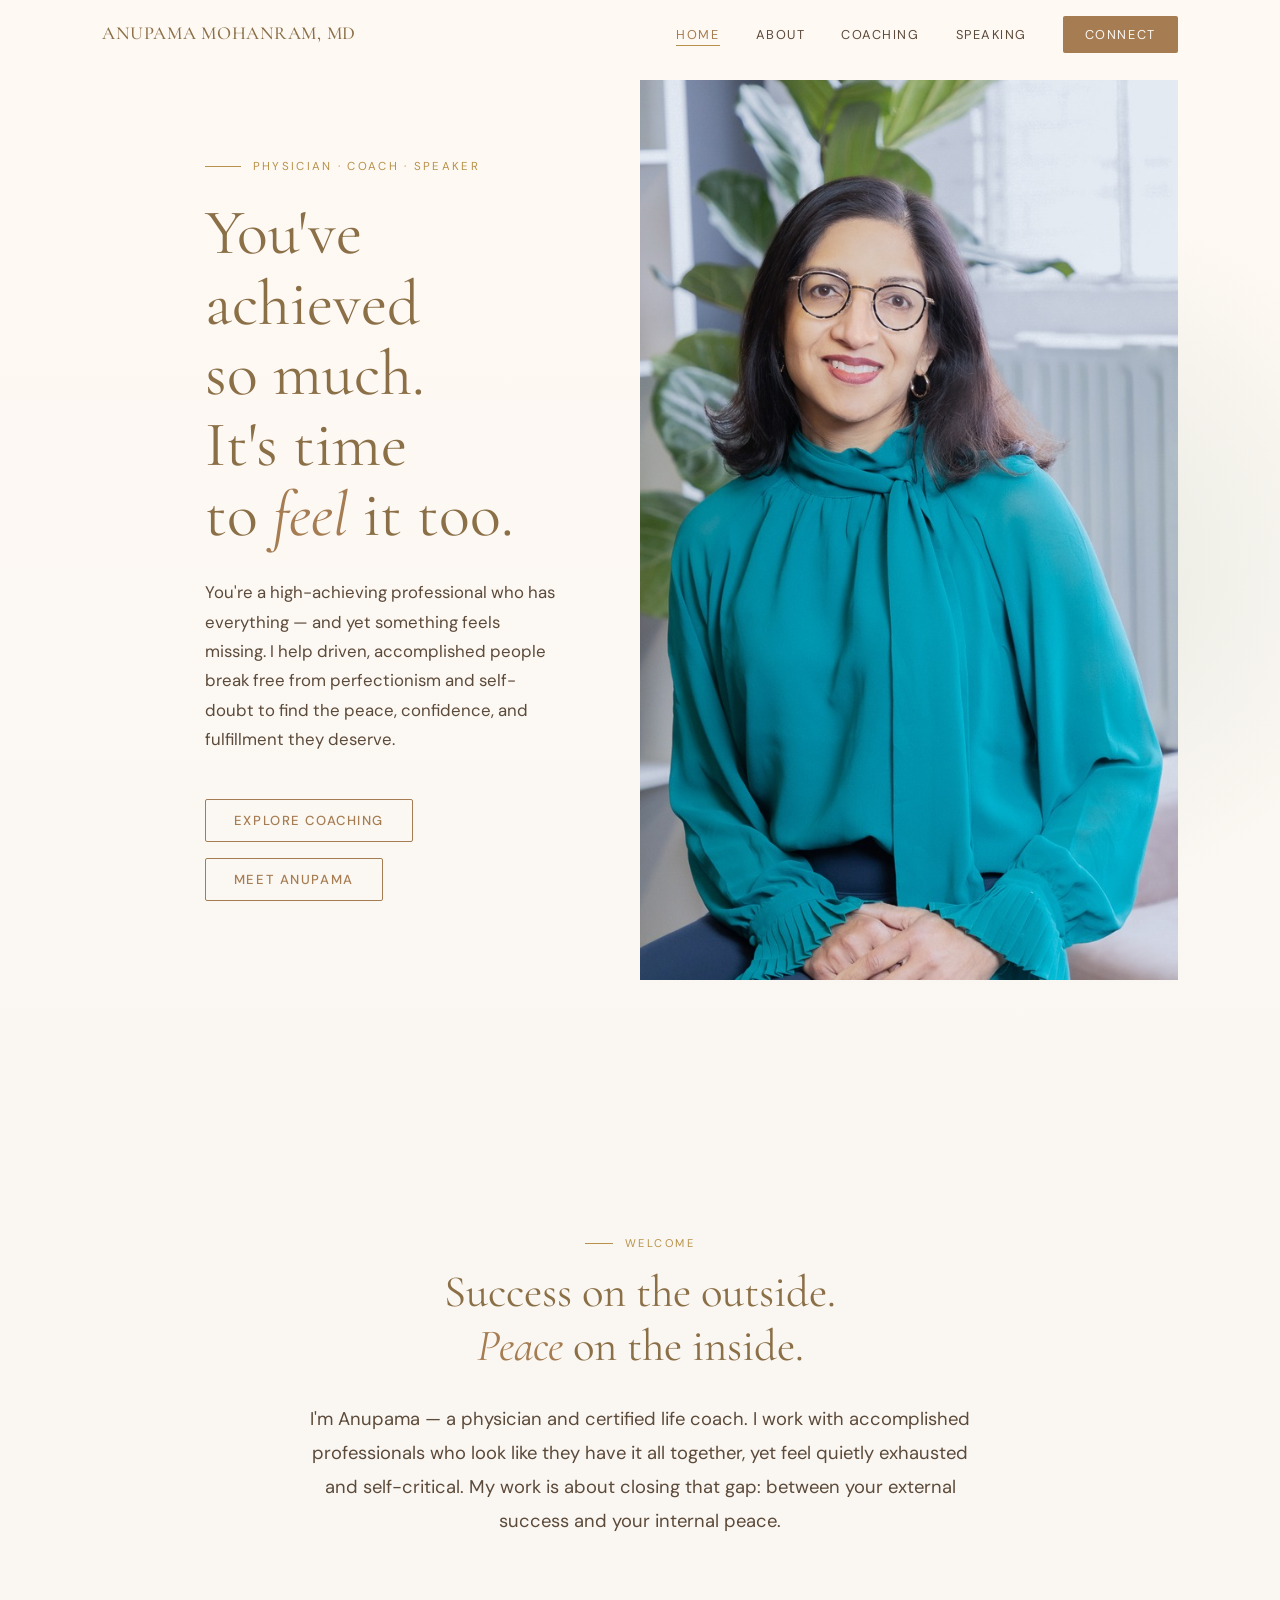
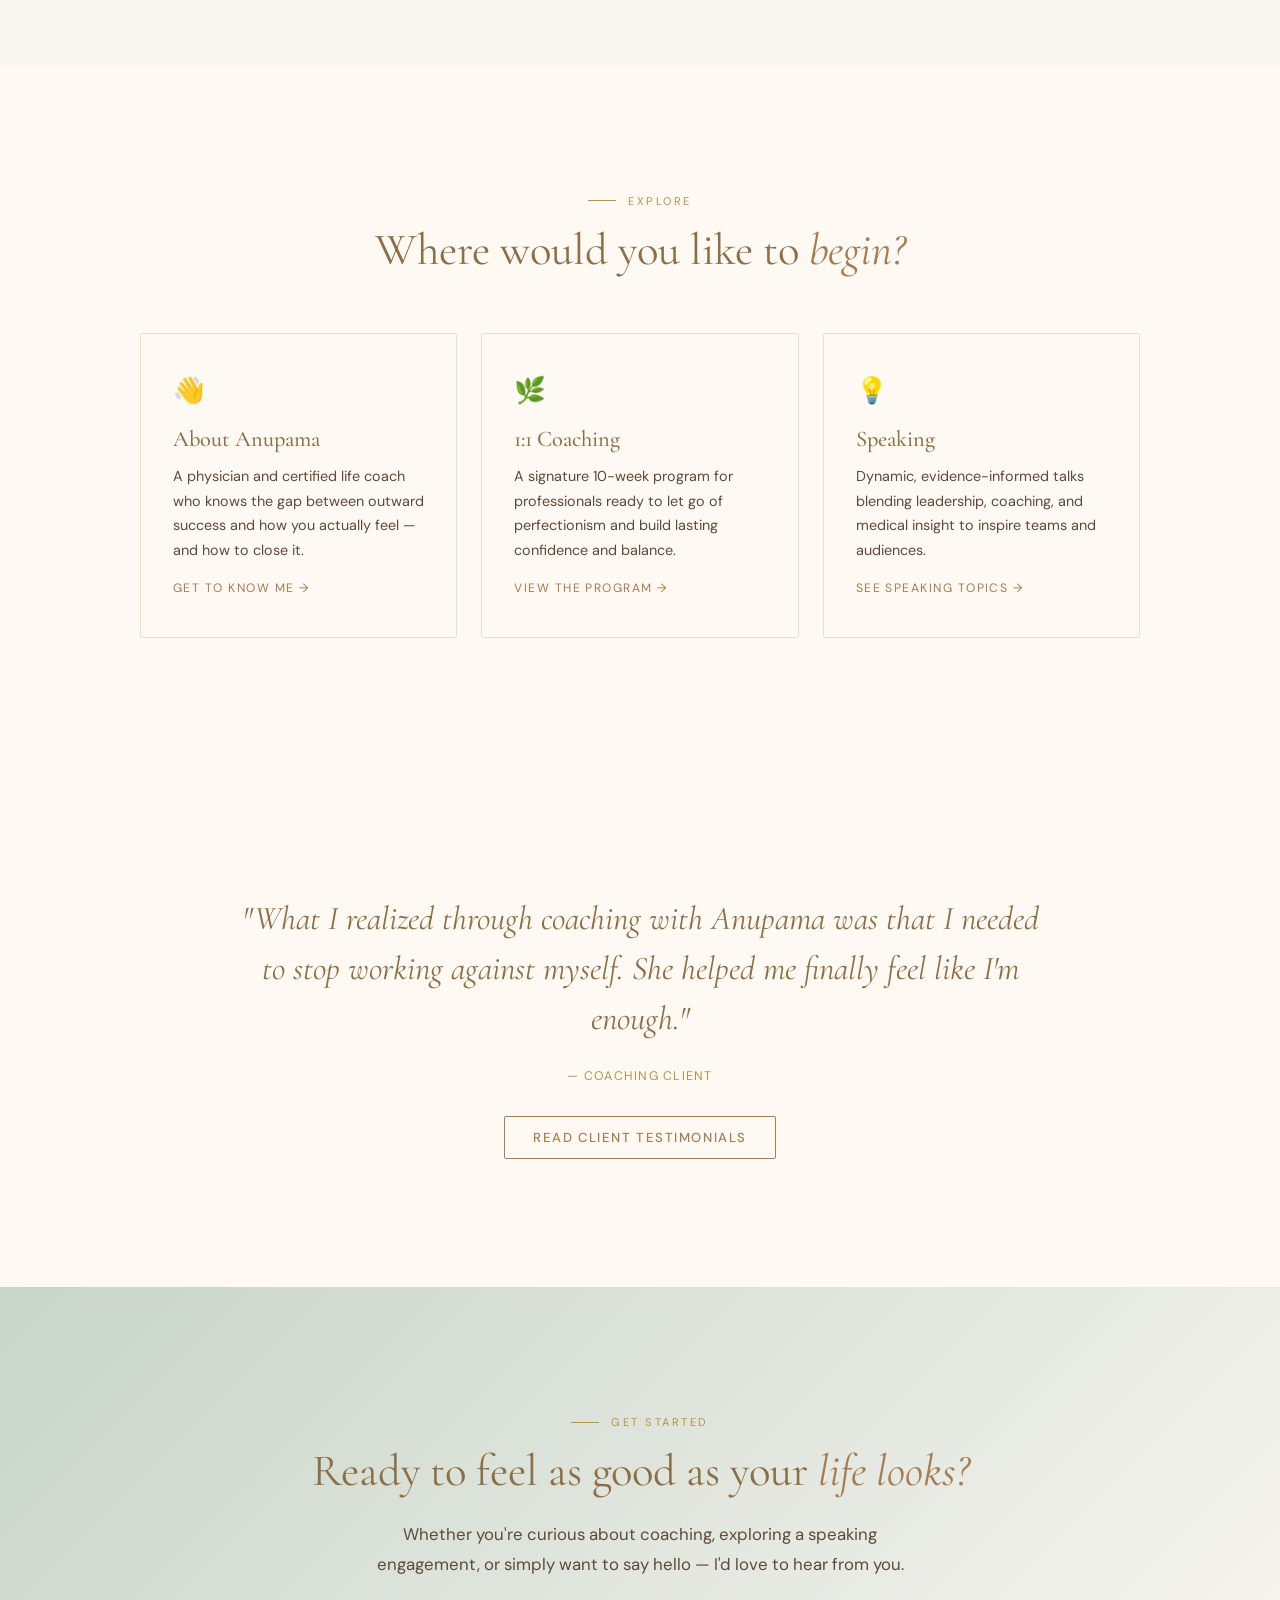
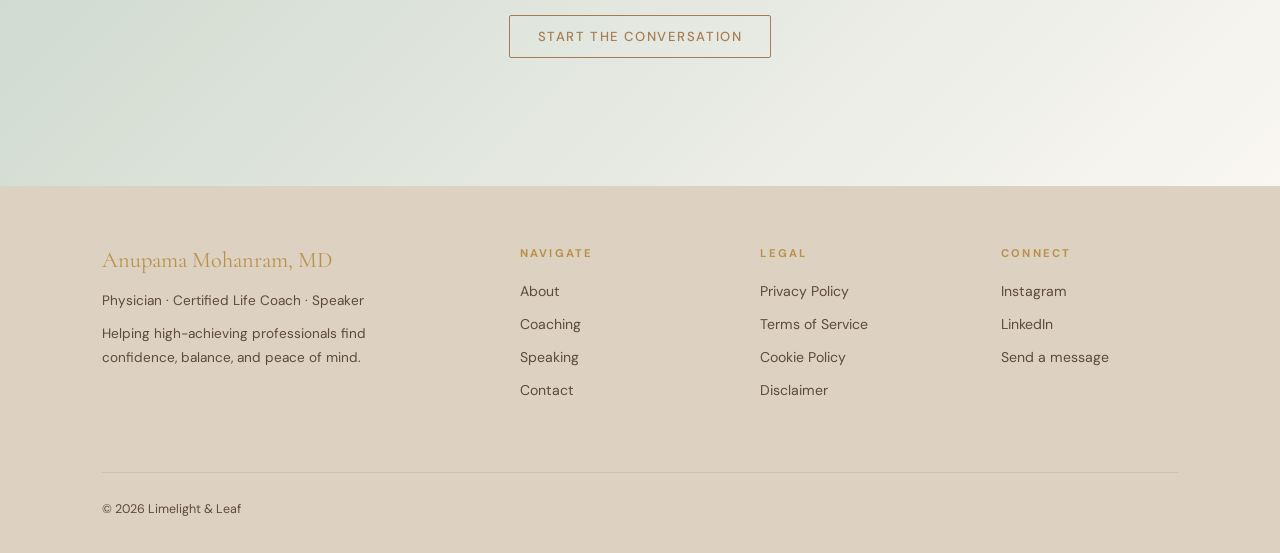
==== commit 838d16d8: "Merge: cross-page UX improvements, less form-reliant" ====
--- a/index.html
+++ b/index.html
@@ -35,7 +35,7 @@
       <p>You're a high-achieving professional who has everything — and yet something feels missing. I help driven, accomplished people break free from perfectionism and self-doubt to find the peace, confidence, and fulfillment they deserve.</p>
       <div class="hero-btns">
         <a href="coaching.html" class="btn-primary">Explore Coaching</a>
-        <a href="contact.html" class="btn-outline">Let's Connect</a>
+        <a href="about.html" class="btn-outline">Meet Anupama</a>
       </div>
     </div>
     <div class="hero-image">
@@ -50,29 +50,29 @@
     <p class="reveal">I'm Anupama — a physician and certified life coach. I work with accomplished professionals who look like they have it all together, yet feel quietly exhausted and self-critical. My work is about closing that gap: between your external success and your internal peace.</p>
   </section>
 
-  <!-- WHAT I HELP WITH (teaser → coaching) -->
+  <!-- EXPLORE (site orientation) -->
   <section style="background: var(--warm-white); text-align:center;">
-    <div class="section-label reveal" style="justify-content:center;">How I Can Help</div>
-    <h2 class="section-title reveal">Ways we can work <em>together.</em></h2>
+    <div class="section-label reveal" style="justify-content:center;">Explore</div>
+    <h2 class="section-title reveal">Where would you like to <em>begin?</em></h2>
     <div class="teaser-grid">
+      <div class="teaser-card reveal">
+        <div class="service-icon">👋</div>
+        <h3>About Anupama</h3>
+        <p>A physician and certified life coach who knows the gap between outward success and how you actually feel — and how to close it.</p>
+        <a class="teaser-link" href="about.html">Get to know me →</a>
+      </div>
       <div class="teaser-card reveal">
         <div class="service-icon">🌿</div>
         <h3>1:1 Coaching</h3>
         <p>A signature 10-week program for professionals ready to let go of perfectionism and build lasting confidence and balance.</p>
+        <a class="teaser-link" href="coaching.html">View the program →</a>
       </div>
       <div class="teaser-card reveal">
         <div class="service-icon">💡</div>
         <h3>Speaking</h3>
         <p>Dynamic, evidence-informed talks blending leadership, coaching, and medical insight to inspire teams and audiences.</p>
+        <a class="teaser-link" href="speaking.html">See speaking topics →</a>
       </div>
-      <div class="teaser-card reveal">
-        <div class="service-icon">🤝</div>
-        <h3>Let's Connect</h3>
-        <p>Not sure where to start? Reach out and we'll figure out what kind of support fits where you are right now.</p>
-      </div>
-    </div>
-    <div style="margin-top:48px;">
-      <a href="coaching.html" class="btn-primary reveal">Explore the Coaching Program</a>
     </div>
   </section>
 
@@ -80,7 +80,7 @@
   <section class="pull-quote">
     <blockquote class="reveal">"What I realized through coaching with Anupama was that I needed to stop working against myself. She helped me finally feel like I'm enough."</blockquote>
     <span class="testimonial-author reveal">— Coaching Client</span>
-    <div><a href="coaching.html" class="btn-outline reveal">Read more stories</a></div>
+    <div><a href="coaching.html" class="btn-outline reveal">Read client testimonials</a></div>
   </section>
 
   <!-- CLOSING CTA -->
--- a/assets/styles.css
+++ b/assets/styles.css
@@ -280,6 +280,22 @@
   line-height: 1.7;
   color: var(--text-mid);
 }
+.teaser-card .teaser-link {
+  margin-top: 18px;
+  display: inline-flex;
+  align-items: center;
+  gap: 8px;
+  font-size: 0.76rem;
+  letter-spacing: 0.12em;
+  text-transform: uppercase;
+  color: var(--warm-brown);
+  text-decoration: none;
+  transition: gap 0.2s;
+}
+.teaser-card .teaser-link:hover { gap: 14px; }
+
+/* Dual-button row inside CTA bands */
+.cta-band .hero-btns { justify-content: center; }
 
 /* ─── ABOUT ─── */
 #about {
